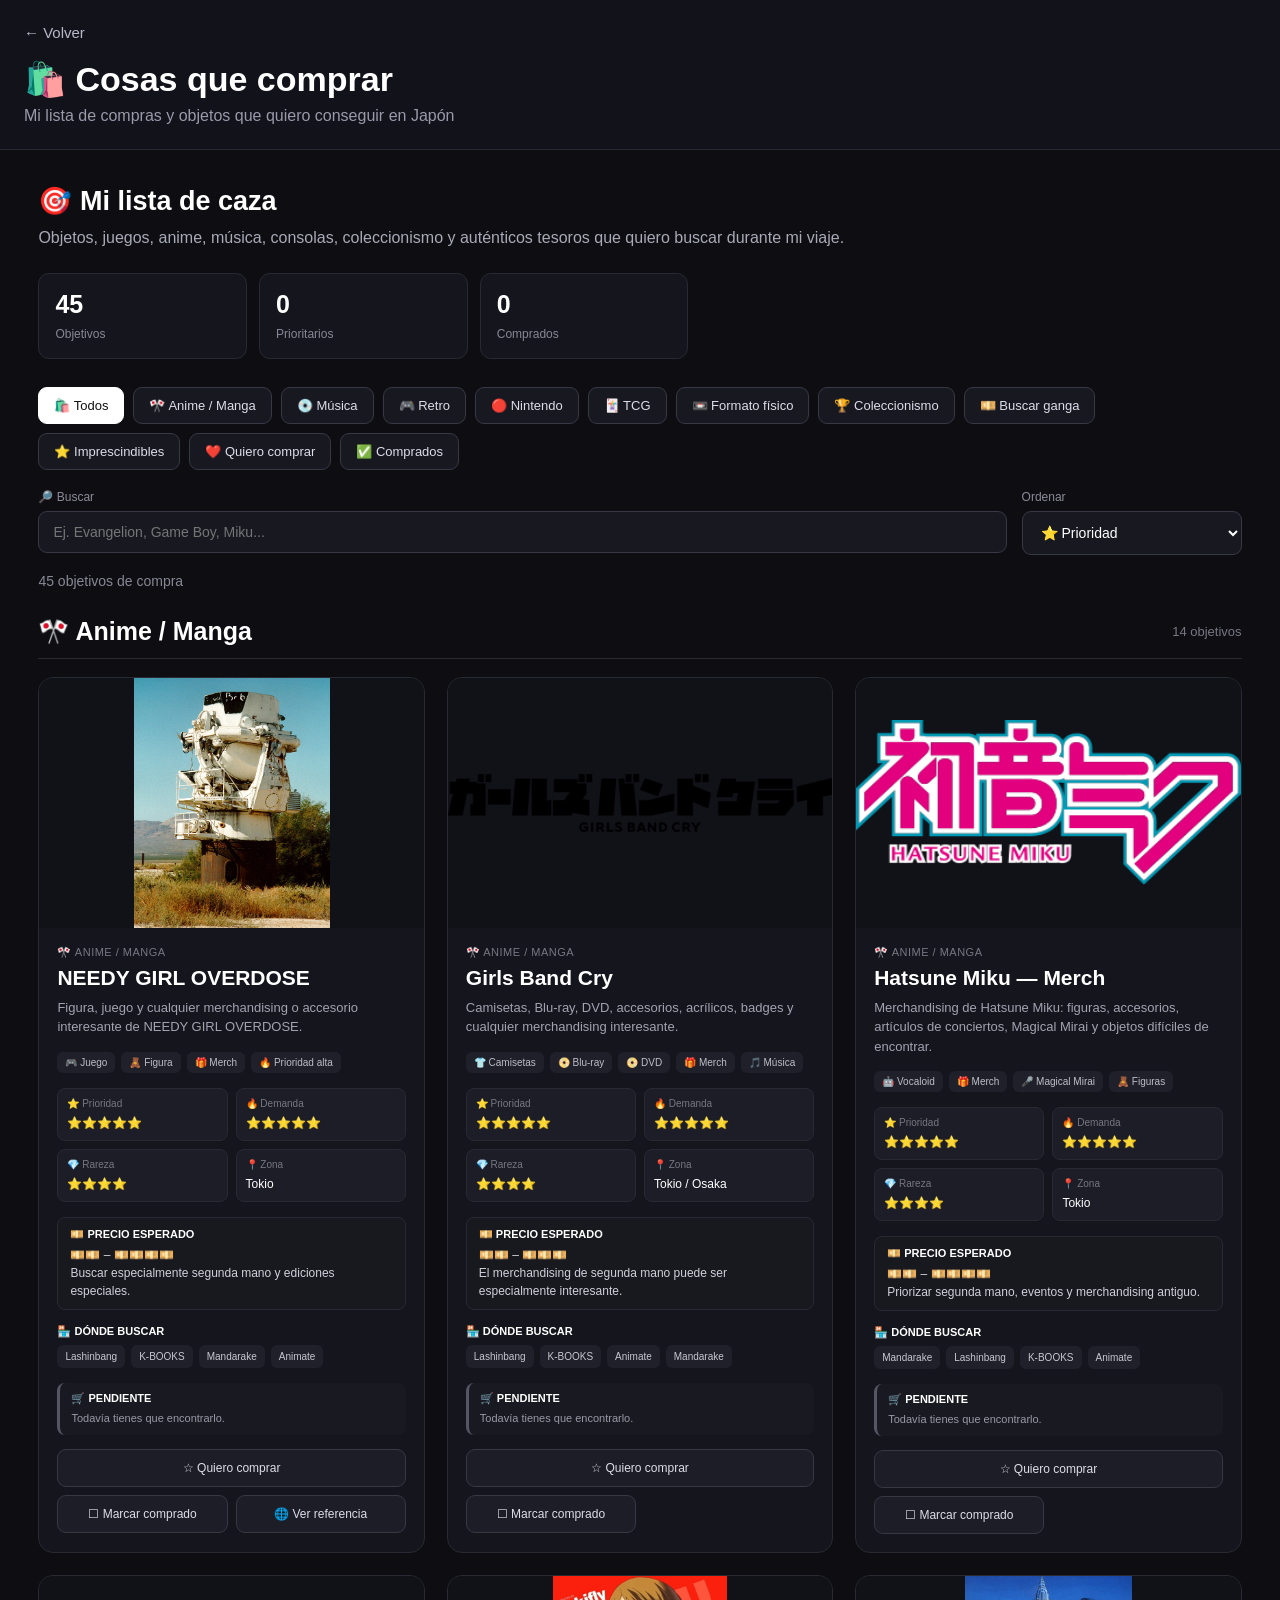
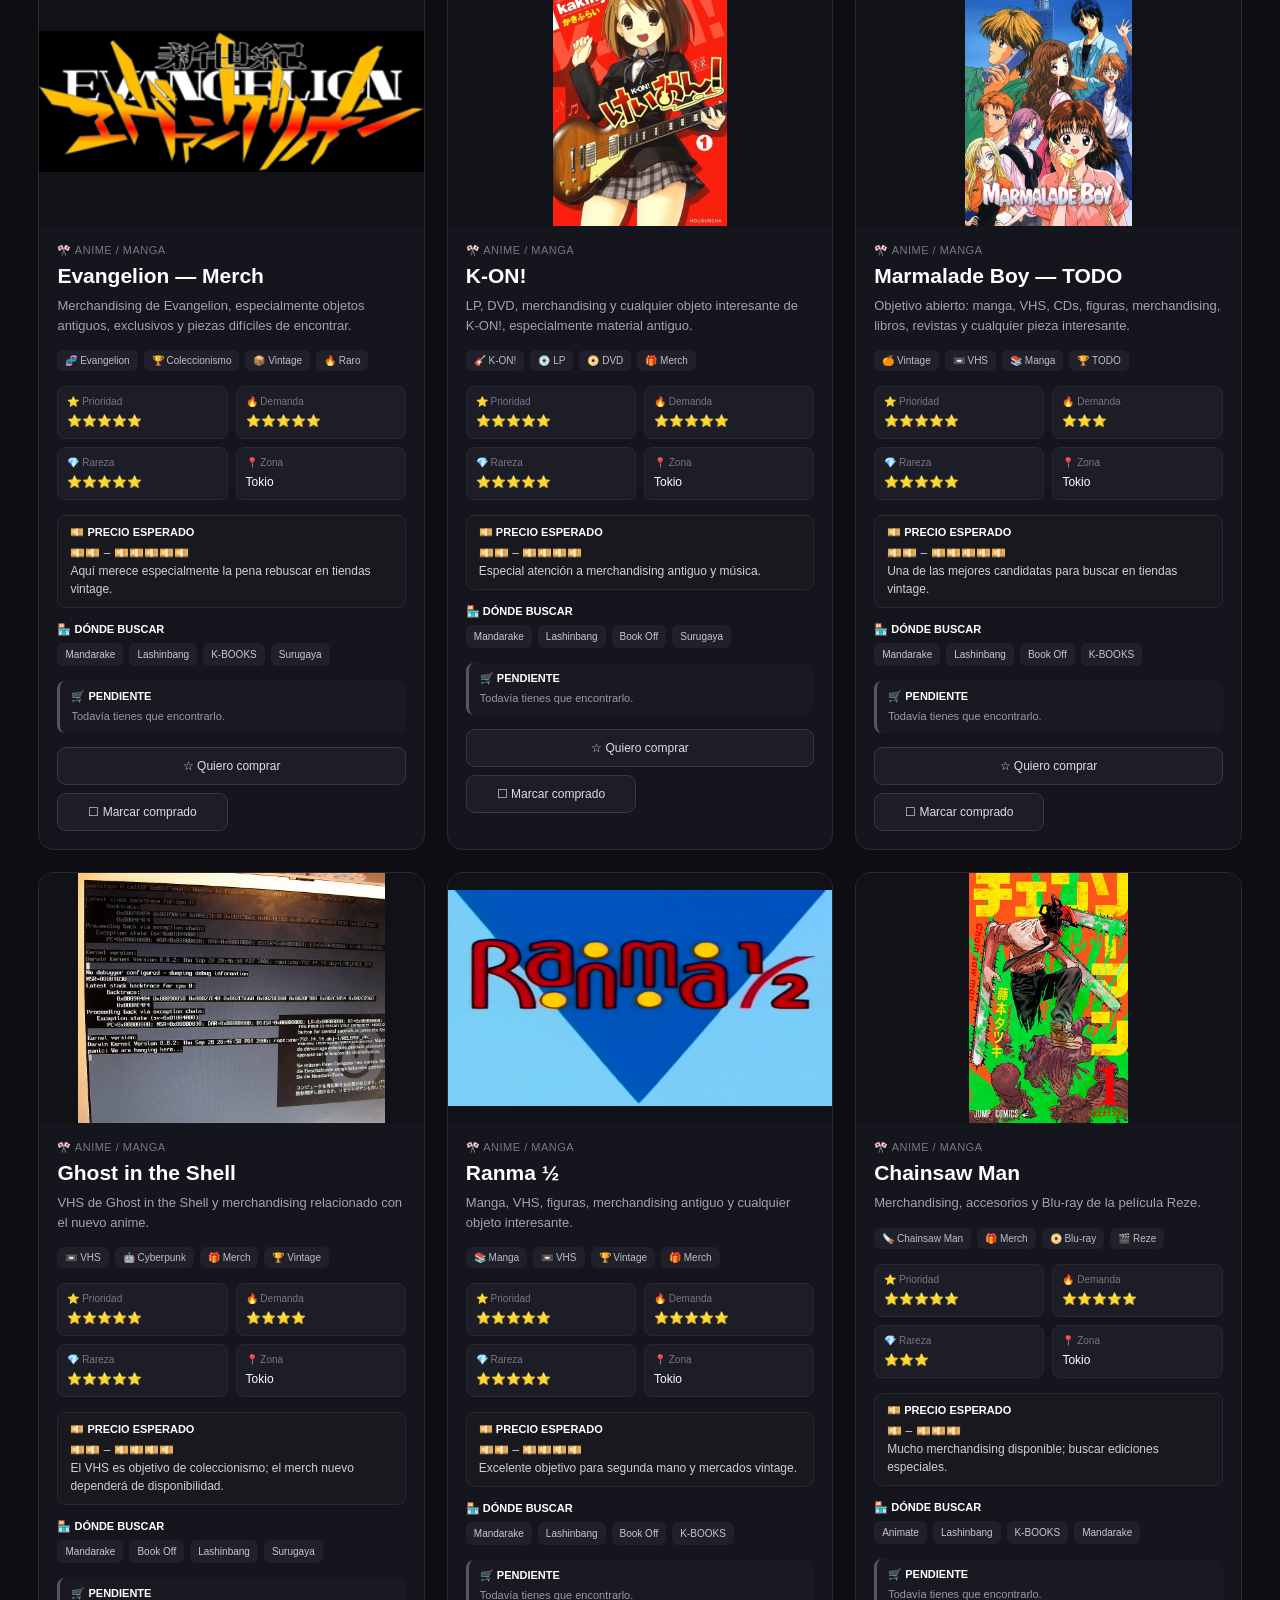
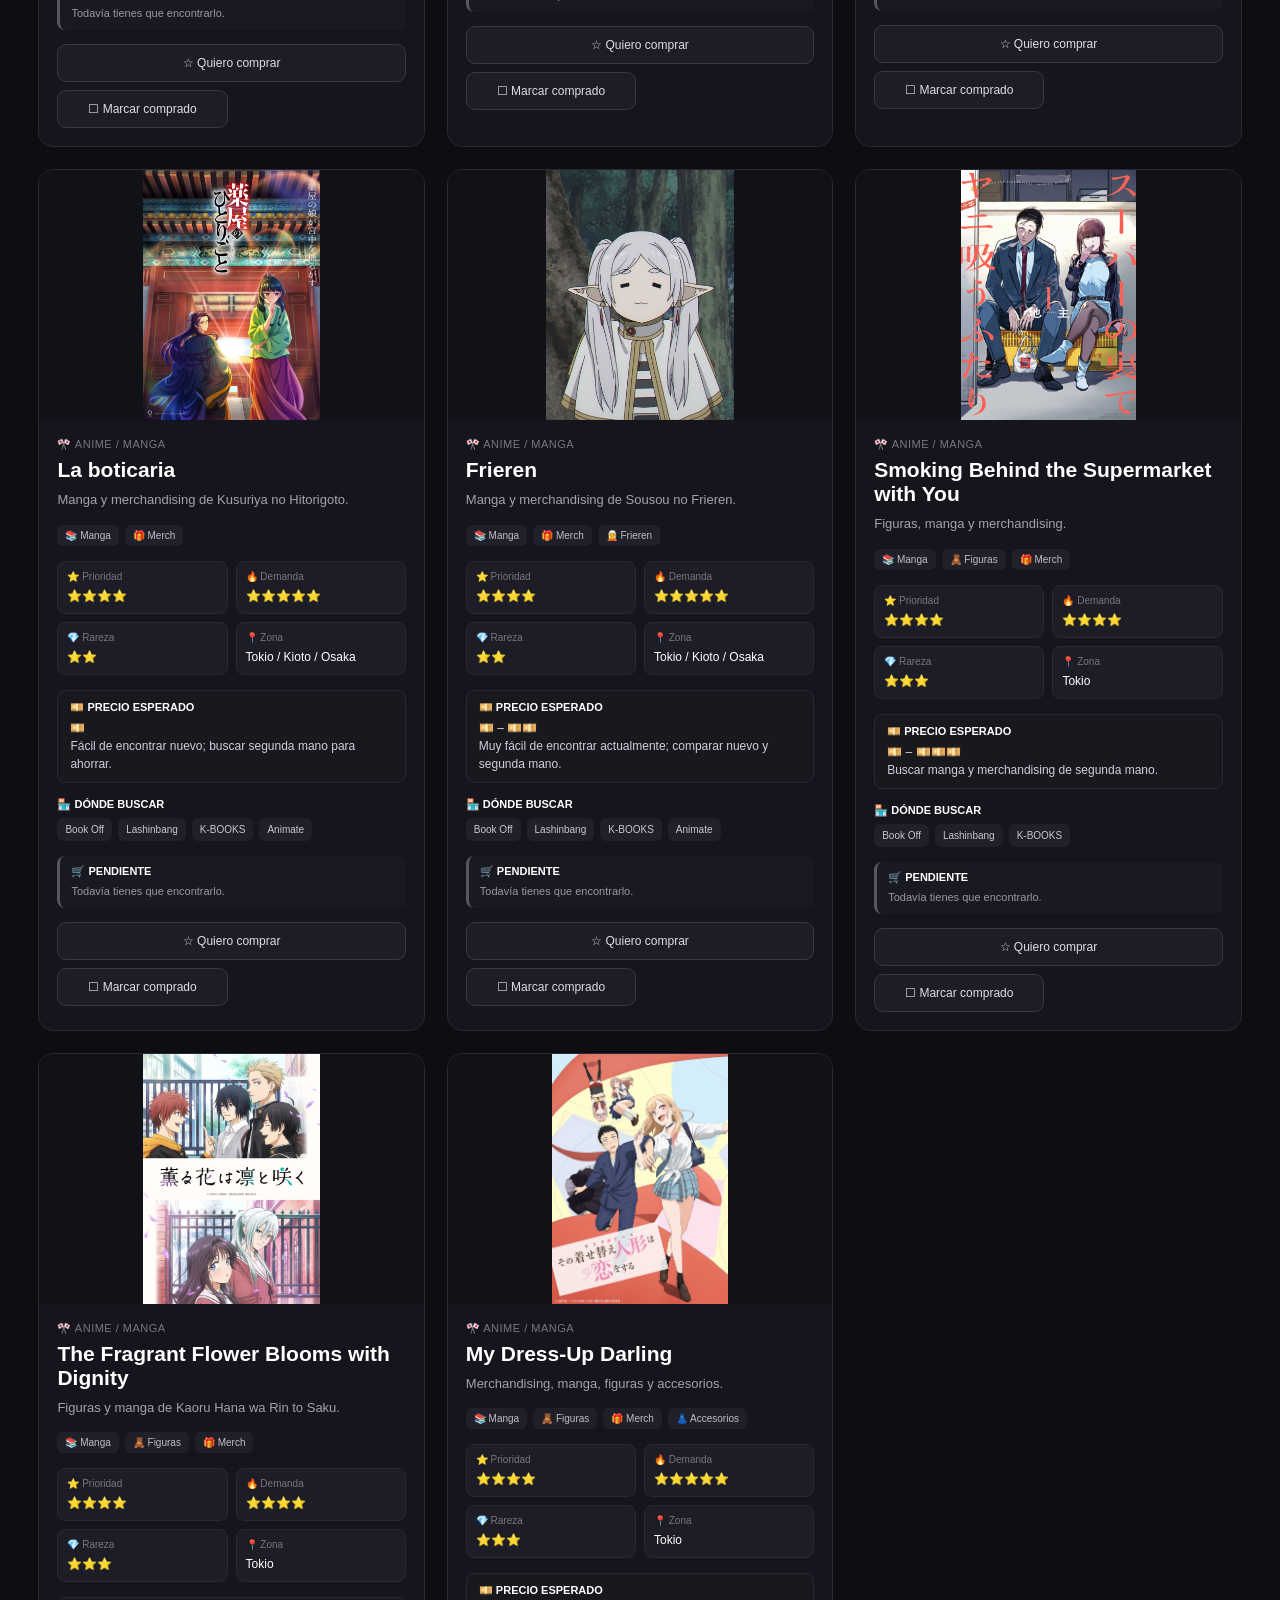
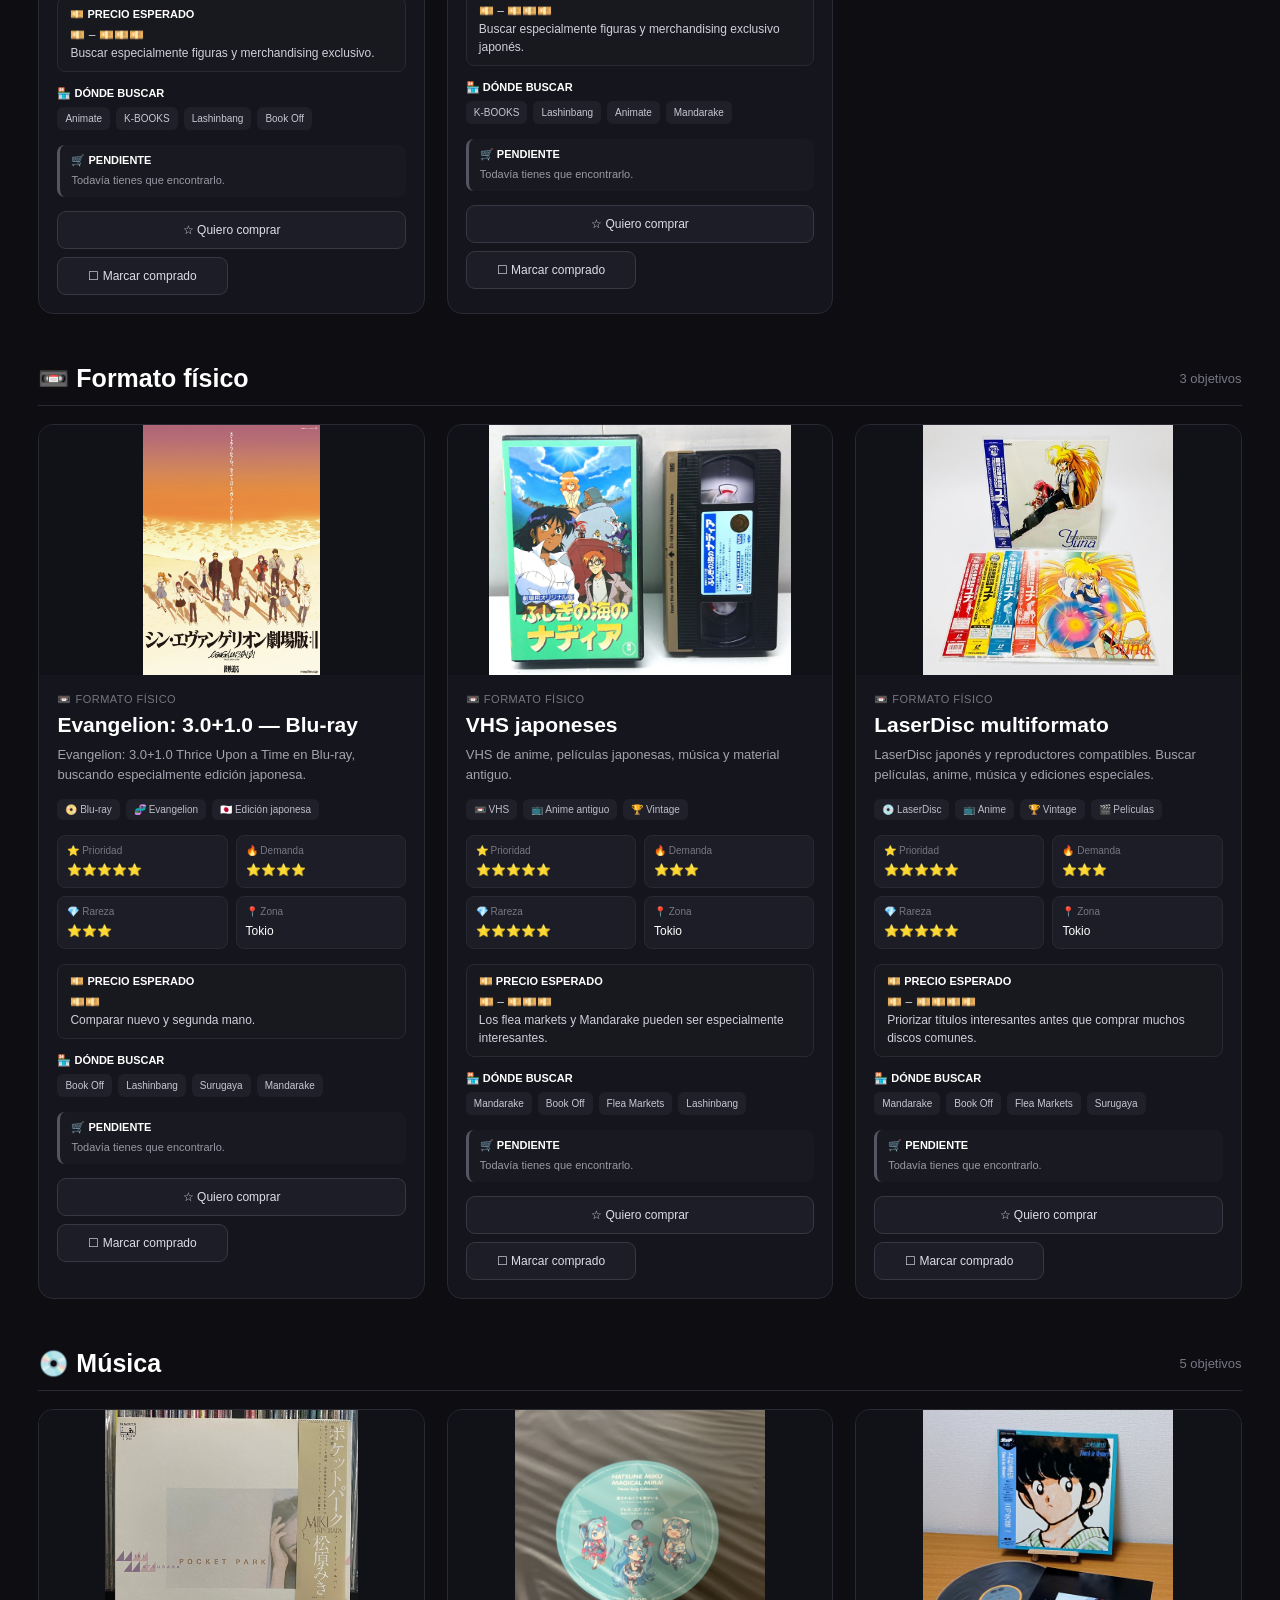
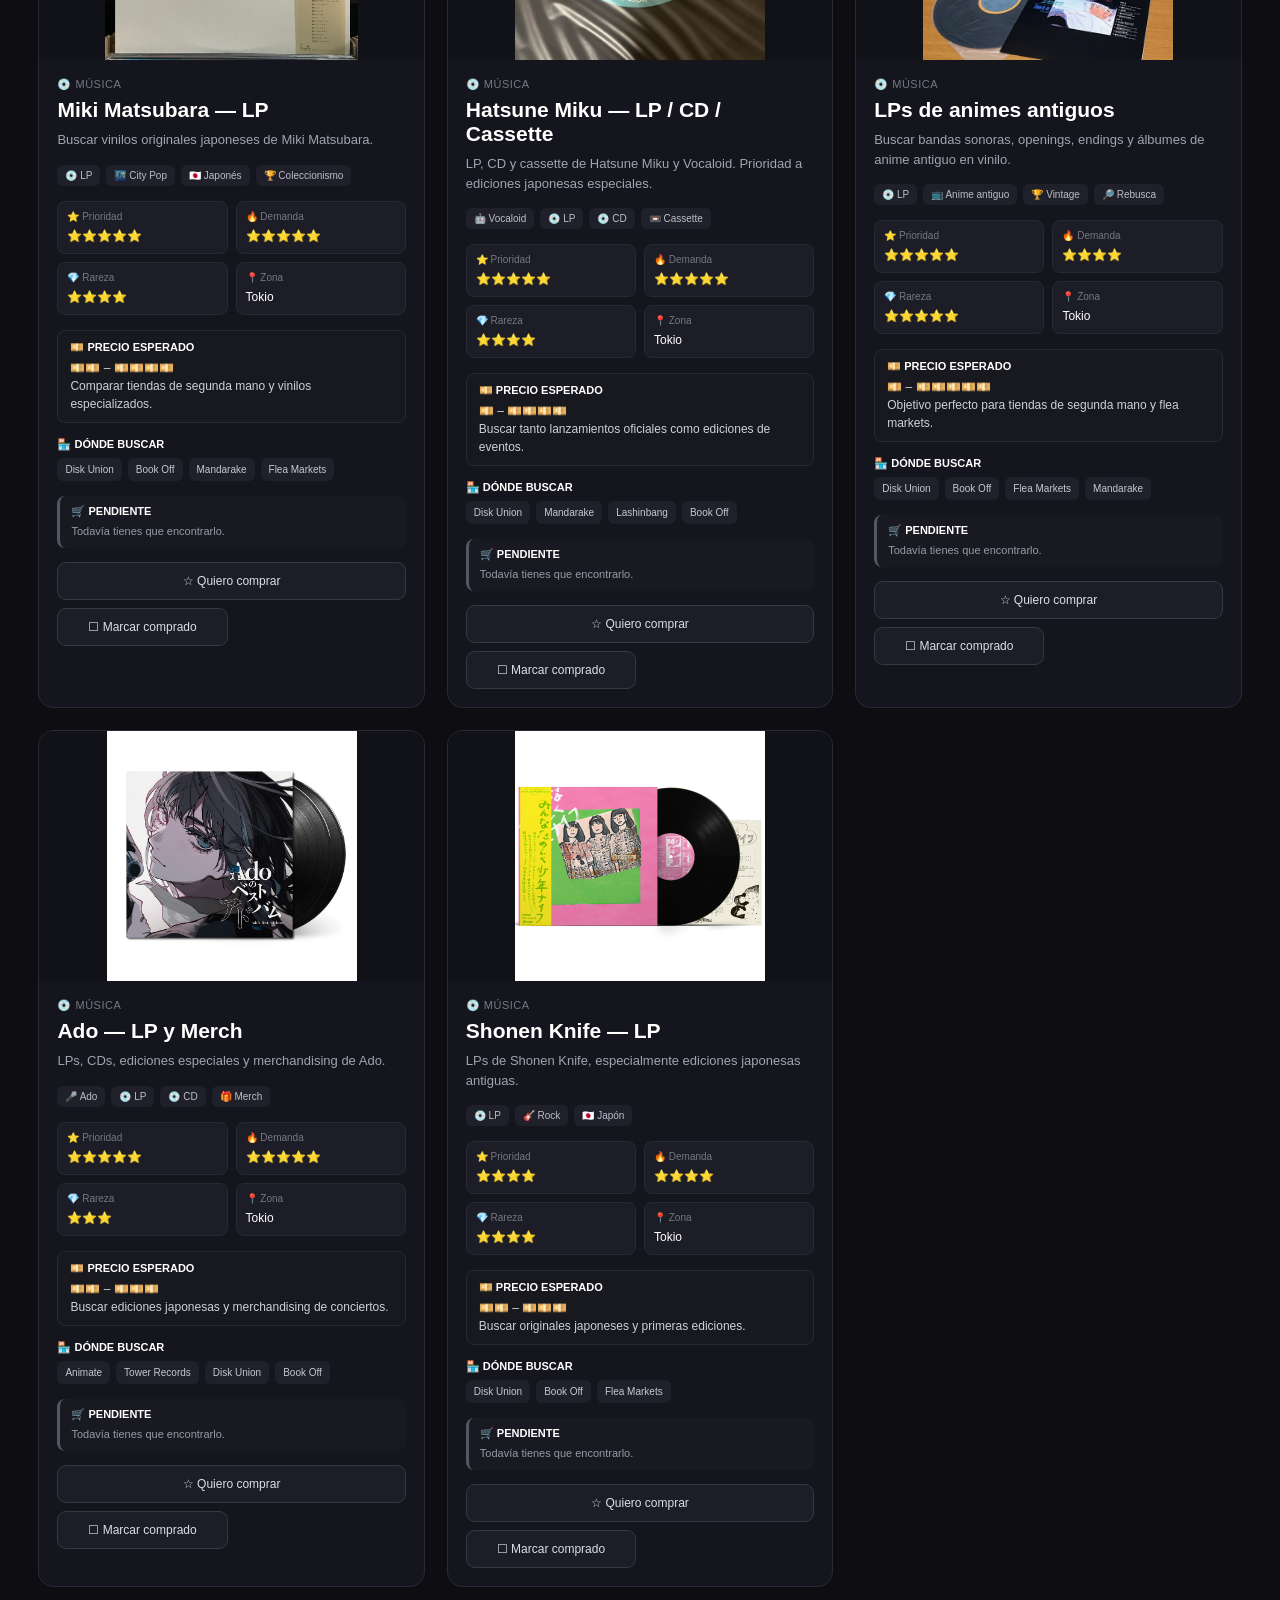
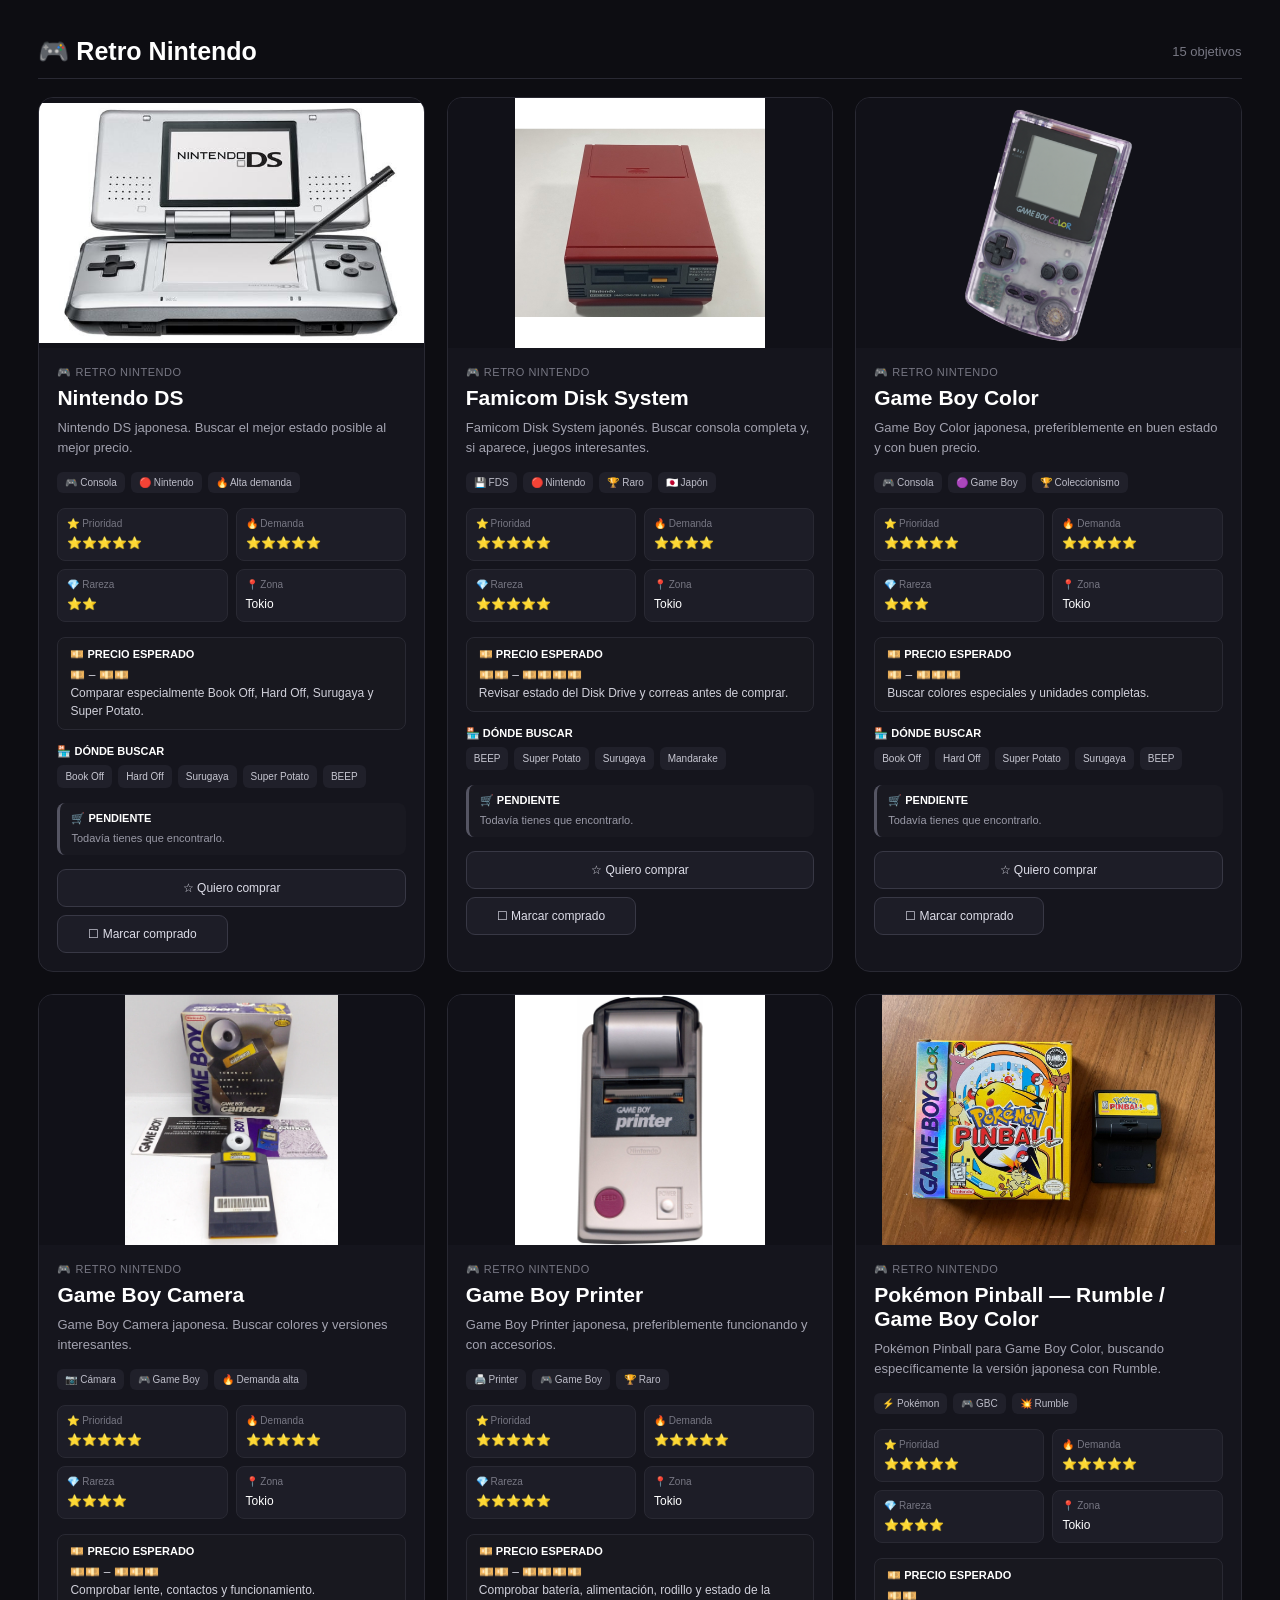
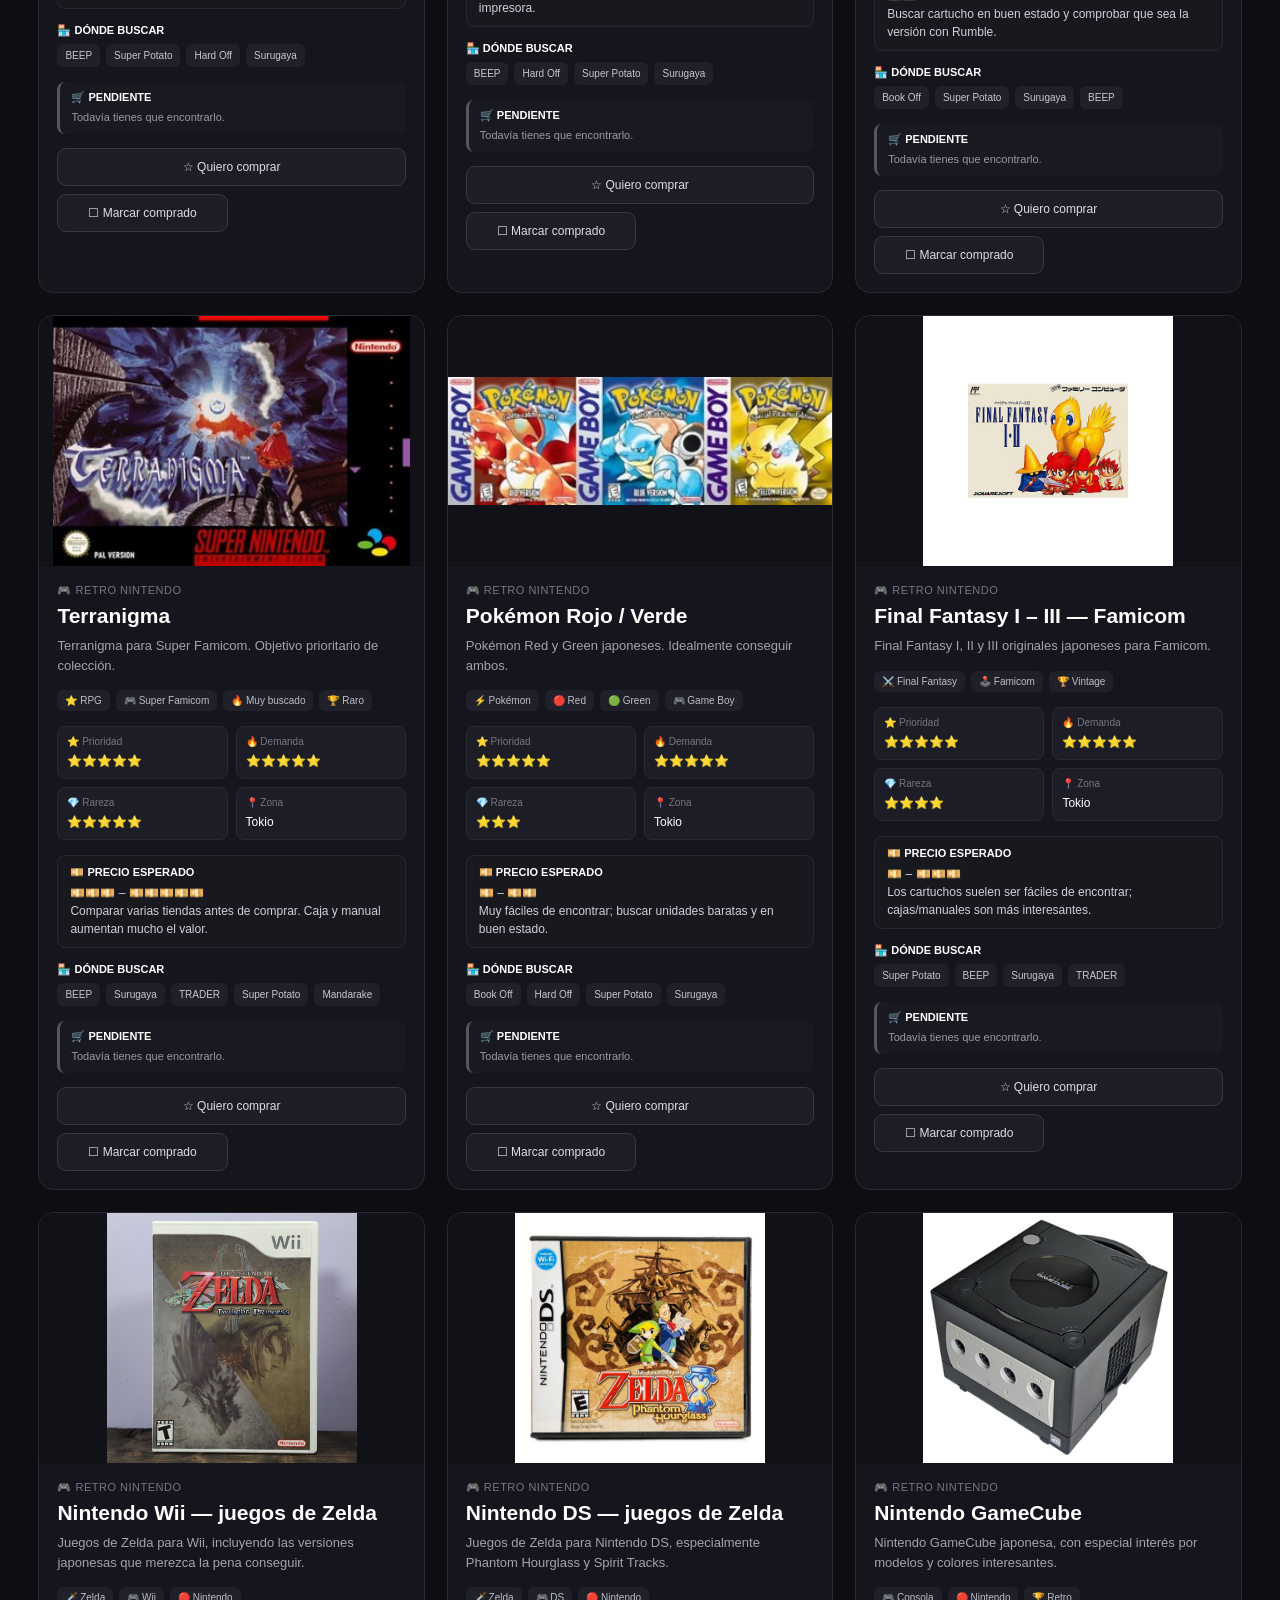
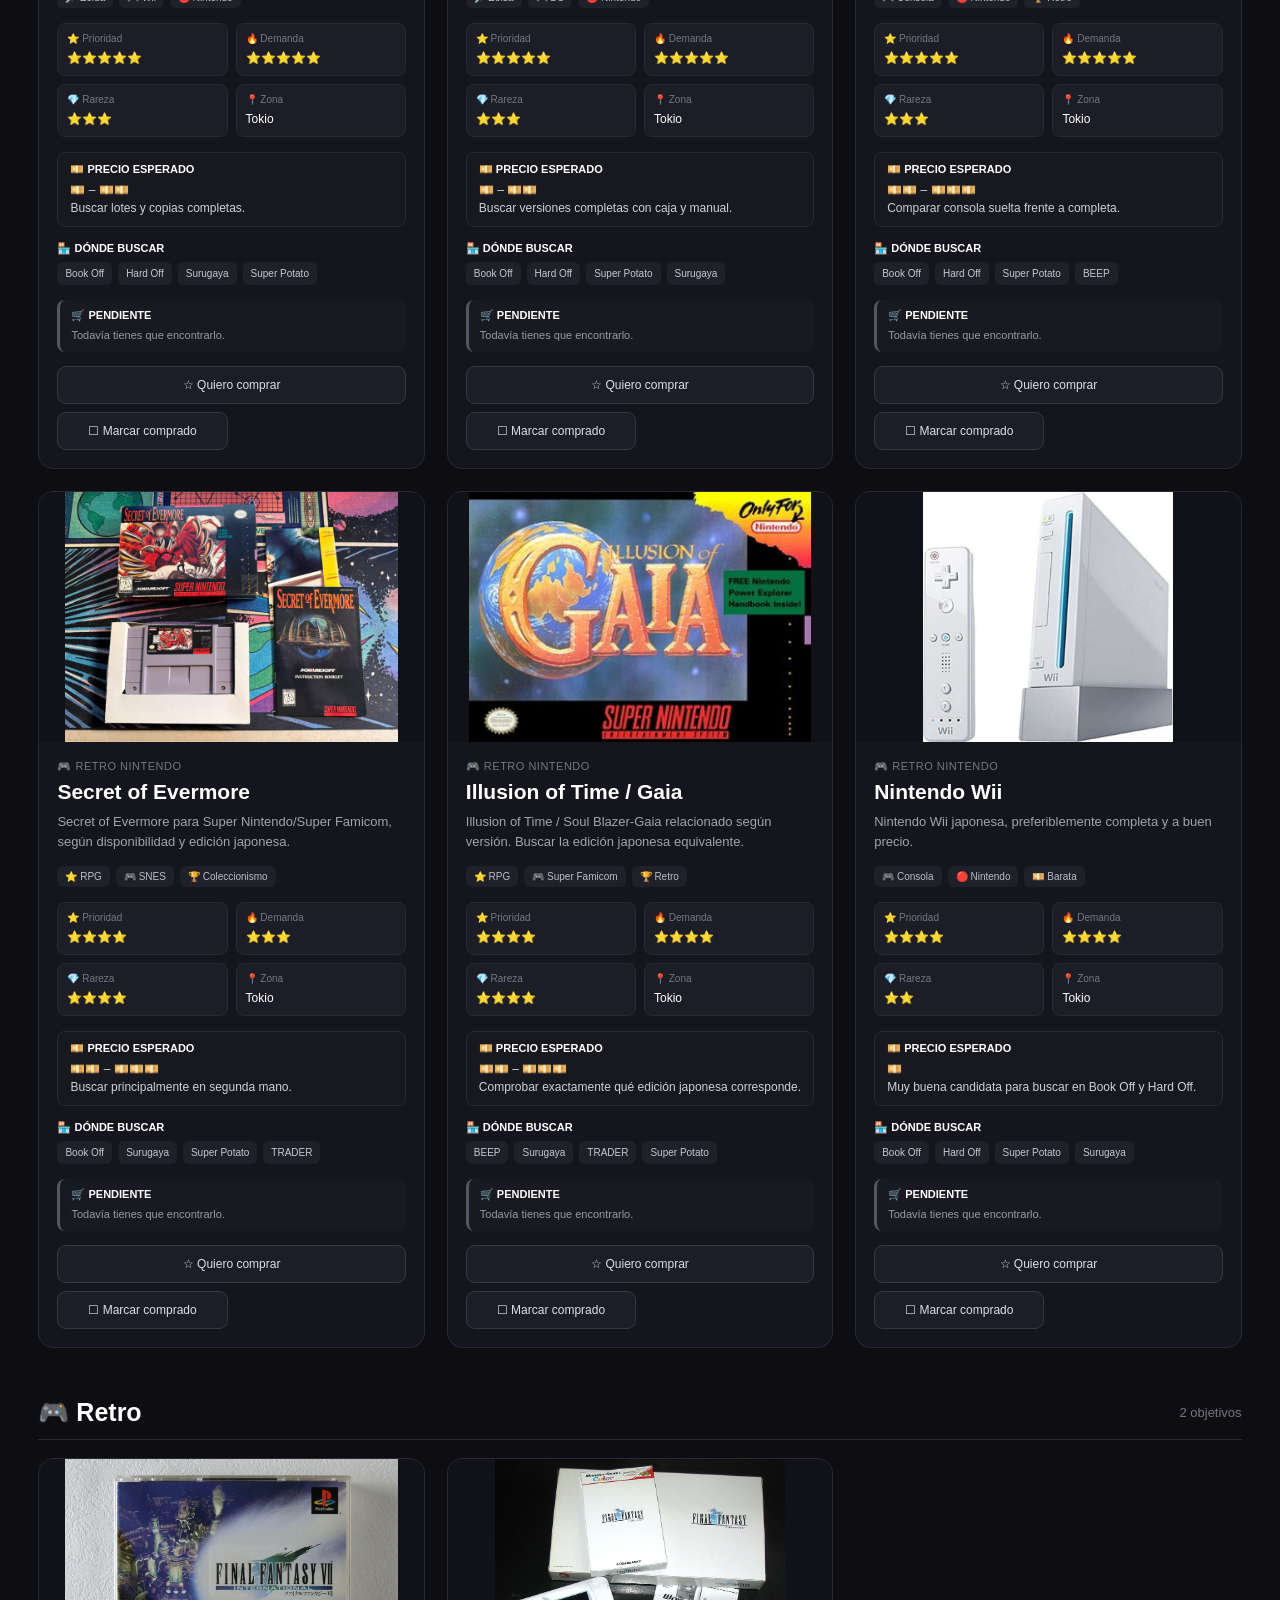
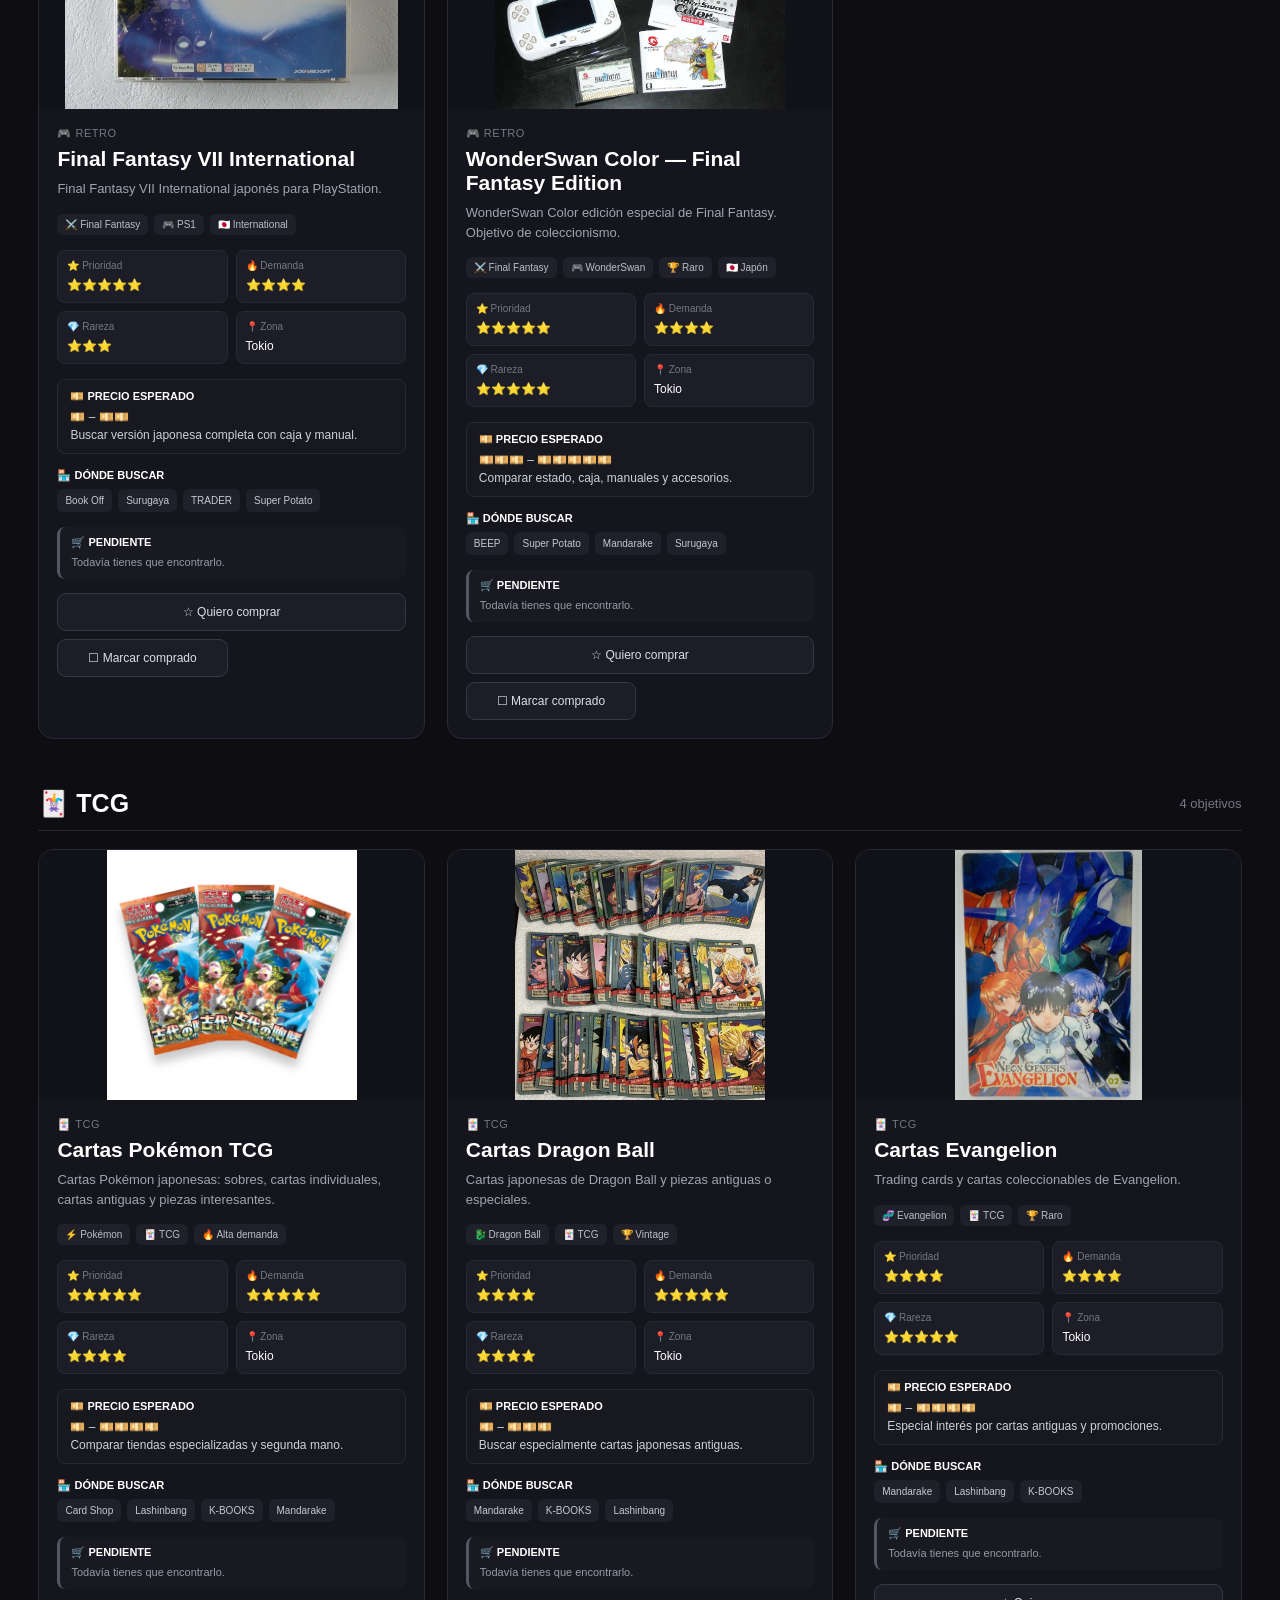
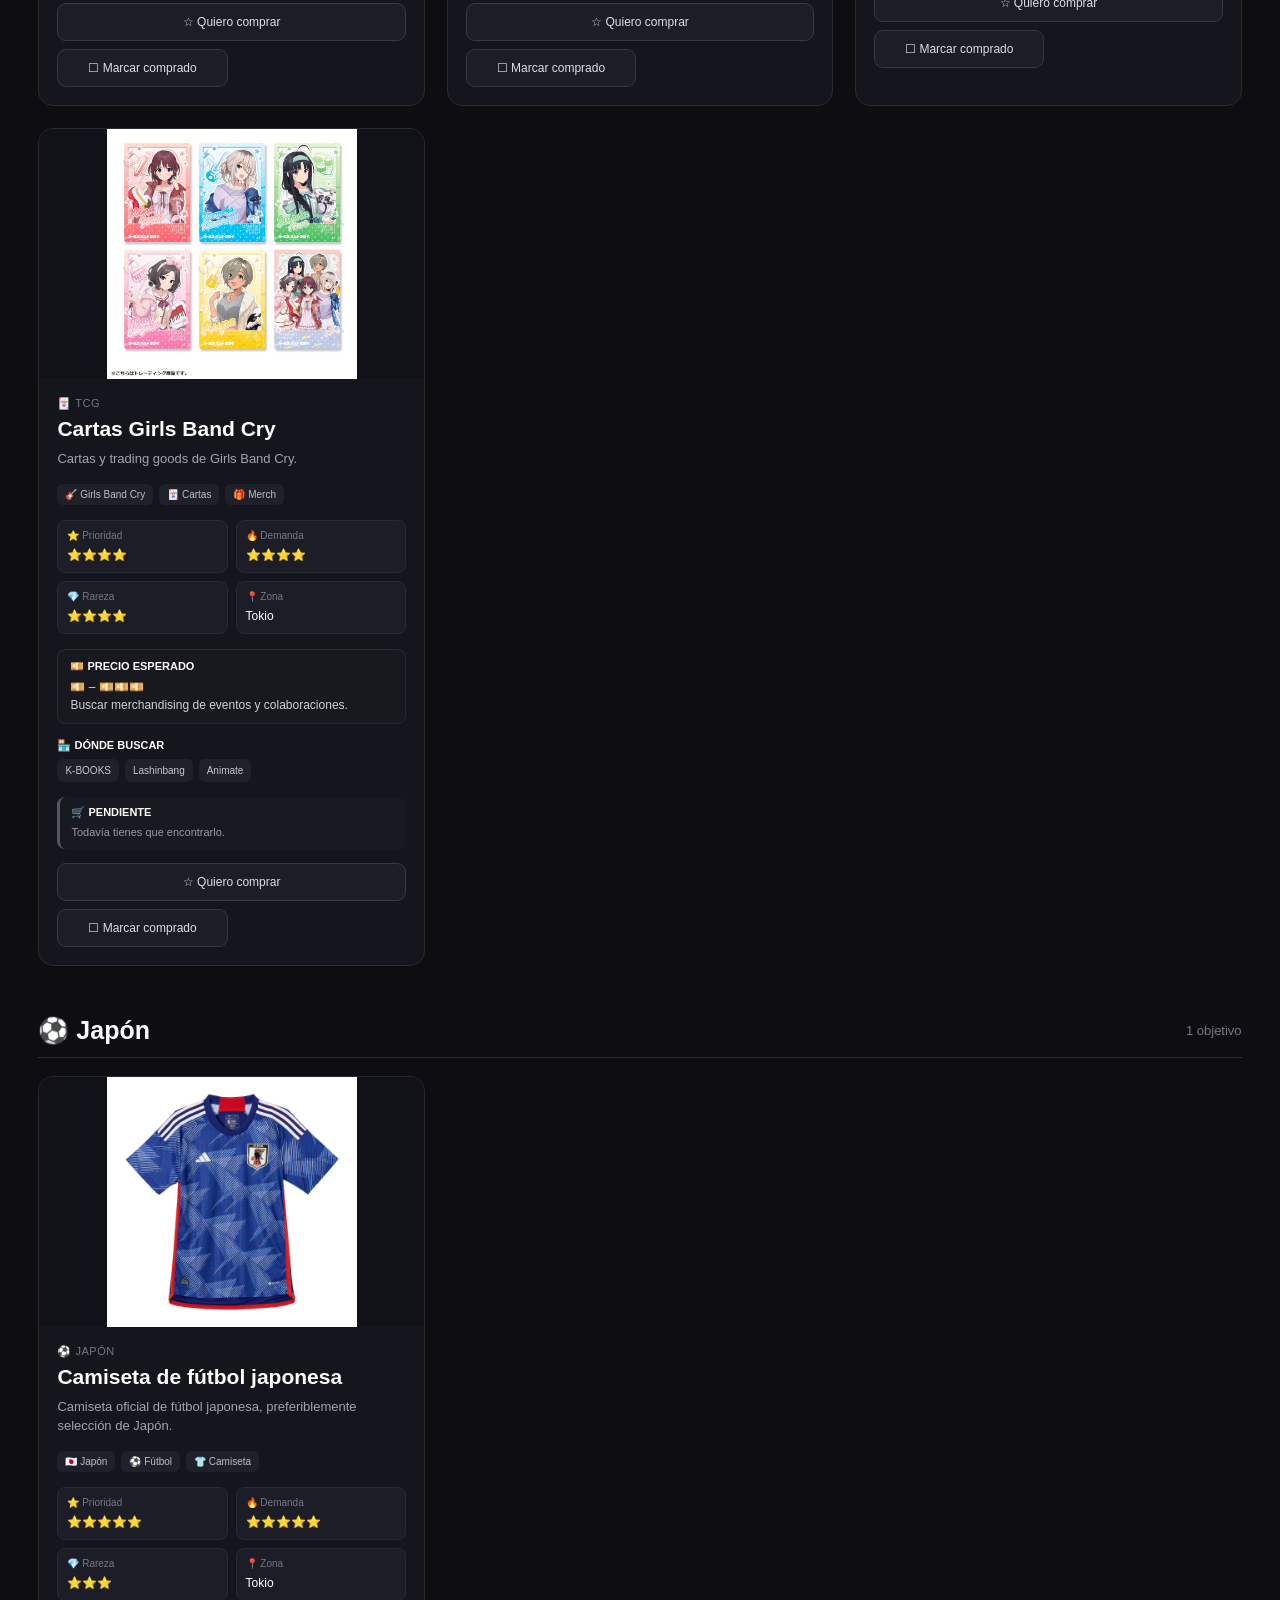
==== compras/index.html @ cbb8e48b "Primera versión de Japan Sicko Trip" ====
<!DOCTYPE html>
<html lang="es">
<head>
    <meta charset="UTF-8">
    <meta name="viewport" content="width=device-width, initial-scale=1.0">

    <title>🛍️ Cosas que comprar - Japan Sicko Trip</title>

    <link rel="stylesheet" href="style.css">
</head>

<body>

    <header class="cabecera">

        <a href="../index.html" class="volver">
            ← Volver
        </a>

        <div class="titulo">

            <h1>
                🛍️ Cosas que comprar
            </h1>

            <p>
                Mi lista de compras y objetos que quiero conseguir en Japón
            </p>

        </div>

    </header>


    <main>

        <section class="intro">

            <h2>
                🎯 Mi lista de caza
            </h2>

            <p>
                Objetos, juegos, anime, música, consolas, coleccionismo y
                auténticos tesoros que quiero buscar durante mi viaje.
            </p>

            <div class="resumen">

                <div class="resumen-item">
                    <strong id="total-productos">0</strong>
                    <span>Objetivos</span>
                </div>

                <div class="resumen-item">
                    <strong id="total-favoritos">0</strong>
                    <span>Prioritarios</span>
                </div>

                <div class="resumen-item">
                    <strong id="total-comprados">0</strong>
                    <span>Comprados</span>
                </div>

            </div>

        </section>


        <nav class="filtros">

            <button
                type="button"
                class="filtro activo"
                data-filtro="todos"
            >
                🛍️ Todos
            </button>

            <button
                type="button"
                class="filtro"
                data-filtro="anime"
            >
                🎌 Anime / Manga
            </button>

            <button
                type="button"
                class="filtro"
                data-filtro="musica"
            >
                💿 Música
            </button>

            <button
                type="button"
                class="filtro"
                data-filtro="retro"
            >
                🎮 Retro
            </button>

            <button
                type="button"
                class="filtro"
                data-filtro="nintendo"
            >
                🔴 Nintendo
            </button>

            <button
                type="button"
                class="filtro"
                data-filtro="tcg"
            >
                🃏 TCG
            </button>

            <button
                type="button"
                class="filtro"
                data-filtro="fisico"
            >
                📼 Formato físico
            </button>

            <button
                type="button"
                class="filtro"
                data-filtro="coleccionismo"
            >
                🏆 Coleccionismo
            </button>

            <button
                type="button"
                class="filtro"
                data-filtro="gangas"
            >
                💴 Buscar ganga
            </button>

            <button
                type="button"
                class="filtro"
                data-filtro="prioridad"
            >
                ⭐ Imprescindibles
            </button>

            <button
                type="button"
                class="filtro"
                data-filtro="favoritos"
            >
                ❤️ Quiero comprar
            </button>

            <button
                type="button"
                class="filtro"
                data-filtro="comprados"
            >
                ✅ Comprados
            </button>

        </nav>


        <section class="controles">

            <div class="busqueda">

                <label for="buscador">
                    🔎 Buscar
                </label>

                <input
                    type="search"
                    id="buscador"
                    placeholder="Ej. Evangelion, Game Boy, Miku..."
                    autocomplete="off"
                >

            </div>


            <div class="orden">

                <label for="ordenar">
                    Ordenar
                </label>

                <select id="ordenar">

                    <option value="prioridad">
                        ⭐ Prioridad
                    </option>

                    <option value="demanda">
                        🔥 Demanda
                    </option>

                    <option value="rareza">
                        💎 Rareza
                    </option>

                    <option value="nombre">
                        🔤 Nombre
                    </option>

                    <option value="categoria">
                        📂 Categoría
                    </option>

                </select>

            </div>

        </section>


        <div id="contador" class="contador"></div>


        <div id="contenido-compras"></div>


    </main>


    <script src="app.js"></script>

</body>
</html>
---- compras/style.css ----
* {
    box-sizing: border-box;
}


body {
    margin: 0;
    font-family: Arial, Helvetica, sans-serif;
    background: #0d0d12;
    color: #ffffff;
}


.cabecera {
    padding: 24px;
    border-bottom: 1px solid #292933;
    background: #12121a;
}


.volver {
    display: inline-block;
    margin-bottom: 18px;
    color: #b8b8c8;
    text-decoration: none;
    font-size: 15px;
}


.volver:hover {
    color: #ffffff;
}


.titulo h1 {
    margin: 0 0 8px;
    font-size: 34px;
}


.titulo p {
    margin: 0;
    color: #9999aa;
}


main {
    width: min(1450px, 94%);
    margin: 0 auto;
    padding: 35px 0 60px;
}


.intro {
    margin-bottom: 28px;
}


.intro h2 {
    margin: 0 0 8px;
    font-size: 27px;
}


.intro p {
    margin: 0;
    max-width: 950px;
    color: #aaaab7;
    line-height: 1.6;
}


.resumen {
    display: grid;
    grid-template-columns: repeat(3, 1fr);
    gap: 12px;
    max-width: 650px;
    margin-top: 22px;
}


.resumen-item {
    padding: 16px;
    background: #15151d;
    border: 1px solid #292933;
    border-radius: 11px;
}


.resumen-item strong {
    display: block;
    font-size: 25px;
    margin-bottom: 5px;
}


.resumen-item span {
    color: #888895;
    font-size: 12px;
}


.filtros {
    display: flex;
    flex-wrap: wrap;
    gap: 9px;
    margin-bottom: 20px;
}


.filtro {
    border: 1px solid #383845;
    background: #181821;
    color: #ddddE8;
    padding: 10px 15px;
    border-radius: 9px;
    cursor: pointer;
    font-size: 13px;
    transition: 0.2s;
}


.filtro:hover {
    background: #252530;
}


.filtro.activo {
    background: #ffffff;
    color: #111111;
    border-color: #ffffff;
}


.controles {
    display: grid;
    grid-template-columns: 1fr 220px;
    gap: 15px;
    margin-bottom: 18px;
}


.busqueda,
.orden {
    display: flex;
    flex-direction: column;
    gap: 7px;
}


.busqueda label,
.orden label {
    color: #8c8c99;
    font-size: 12px;
}


.busqueda input,
.orden select {
    width: 100%;
    padding: 12px 14px;
    border: 1px solid #383845;
    border-radius: 9px;
    background: #181821;
    color: #ffffff;
    outline: none;
    font-size: 14px;
}


.busqueda input:focus,
.orden select:focus {
    border-color: #777783;
}


.contador {
    color: #888895;
    margin-bottom: 28px;
    font-size: 14px;
}


.seccion {
    margin-bottom: 50px;
}


.seccion-titulo {
    display: flex;
    align-items: center;
    justify-content: space-between;
    gap: 20px;
    margin-bottom: 18px;
    padding-bottom: 12px;
    border-bottom: 1px solid #292933;
}


.seccion-titulo h2 {
    margin: 0;
    font-size: 25px;
}


.seccion-titulo span {
    color: #777783;
    font-size: 13px;
}


.productos-grid {
    display: grid;
    grid-template-columns: repeat(auto-fill, minmax(310px, 1fr));
    gap: 22px;
}


.producto-card {
    overflow: hidden;
    background: #15151d;
    border: 1px solid #292933;
    border-radius: 15px;
    transition:
        transform 0.2s,
        border-color 0.2s;
}


.producto-card:hover {
    transform: translateY(-4px);
    border-color: #555563;
}


.producto-card.comprado {
    border-color: #4c644c;
}


.producto-imagen {
    height: 250px;
    overflow: hidden;
    background:
        linear-gradient(
            135deg,
            #24243a,
            #101018
        );
}


.producto-imagen img {
    width: 100%;
    height: 100%;
    display: block;
    object-fit: contain;
    background: #111118;
}


.imagen-fallback {
    width: 100%;
    height: 100%;
    display: flex;
    align-items: center;
    justify-content: center;
    flex-direction: column;
    gap: 8px;
    color: #777783;
}


.imagen-fallback span {
    font-size: 55px;
}


.imagen-fallback small {
    font-size: 12px;
}


.producto-contenido {
    padding: 18px;
}


.producto-categoria {
    color: #777783;
    font-size: 11px;
    text-transform: uppercase;
    letter-spacing: 0.5px;
    margin-bottom: 7px;
}


.producto-card h3 {
    margin: 0 0 8px;
    font-size: 21px;
}


.producto-descripcion {
    margin: 0 0 15px;
    color: #a3a3b0;
    line-height: 1.5;
    font-size: 13px;
}


.etiquetas {
    display: flex;
    flex-wrap: wrap;
    gap: 6px;
    margin-bottom: 15px;
}


.etiqueta {
    padding: 5px 8px;
    border-radius: 6px;
    background: #20202a;
    color: #bdbdc9;
    font-size: 10px;
}


.valoraciones {
    display: grid;
    grid-template-columns: repeat(2, 1fr);
    gap: 8px;
    margin-bottom: 15px;
}


.valoracion {
    padding: 9px;
    background: #1d1d27;
    border: 1px solid #292933;
    border-radius: 8px;
}


.valoracion-label {
    display: block;
    color: #777783;
    font-size: 10px;
    margin-bottom: 4px;
}


.valoracion-valor {
    color: #ffffff;
    font-size: 12px;
}


.info-precio {
    margin-bottom: 15px;
    padding: 10px 12px;
    background: #18181f;
    border: 1px solid #292933;
    border-radius: 8px;
}


.info-precio strong {
    display: block;
    font-size: 11px;
    margin-bottom: 4px;
}


.info-precio span {
    color: #d0d0da;
    font-size: 12px;
}


.tiendas-recomendadas {
    margin-bottom: 15px;
}


.tiendas-recomendadas strong {
    display: block;
    margin-bottom: 7px;
    font-size: 11px;
    color: #ffffff;
}


.tiendas-lista {
    display: flex;
    flex-wrap: wrap;
    gap: 6px;
}


.tienda-chip {
    padding: 6px 8px;
    border-radius: 6px;
    background: #20202a;
    color: #c7c7d2;
    font-size: 10px;
}


.estado {
    margin-bottom: 14px;
    padding: 9px 11px;
    border-radius: 8px;
    background: #191921;
    border-left: 3px solid #555563;
}


.estado.comprado {
    border-left-color: #759d75;
}


.estado strong {
    display: block;
    margin-bottom: 3px;
    font-size: 11px;
}


.estado span {
    color: #9999a6;
    font-size: 11px;
}


.botones {
    display: grid;
    grid-template-columns: 1fr 1fr;
    gap: 8px;
}


.compra-btn {
    padding: 11px 9px;
    border-radius: 9px;
    border: 1px solid #383845;
    background: #1d1d27;
    color: #ddddE8;
    cursor: pointer;
    font-size: 12px;
    text-decoration: none;
    text-align: center;
    transition: 0.2s;
}


.compra-btn:hover {
    background: #282833;
}


.compra-btn.favorito {
    grid-column: 1 / -1;
}


.compra-btn.favorito.activo {
    background: #29291f;
    border-color: #777751;
    color: #fffbd0;
}


.compra-btn.comprado-btn.activo {
    background: #202b20;
    border-color: #5e805e;
    color: #d5efd5;
}


.sin-resultados {
    text-align: center;
    padding: 70px 20px;
    border: 1px dashed #33333f;
    border-radius: 15px;
    color: #9999a6;
}


.sin-resultados div {
    font-size: 45px;
    margin-bottom: 15px;
}


.sin-resultados h3 {
    color: #ffffff;
    margin: 0 0 8px;
}


.sin-resultados p {
    margin: 0;
}


@media (max-width: 750px) {

    .cabecera {
        padding: 20px;
    }


    .titulo h1 {
        font-size: 27px;
    }


    main {
        width: 92%;
        padding-top: 25px;
    }


    .resumen {
        grid-template-columns: 1fr;
        max-width: none;
    }


    .controles {
        grid-template-columns: 1fr;
    }


    .productos-grid {
        grid-template-columns: 1fr;
    }


    .producto-imagen {
        height: 230px;
    }


    .seccion-titulo {
        align-items: flex-start;
        flex-direction: column;
        gap: 7px;
    }


    .botones {
        grid-template-columns: 1fr;
    }


    .compra-btn.favorito {
        grid-column: auto;
    }

}
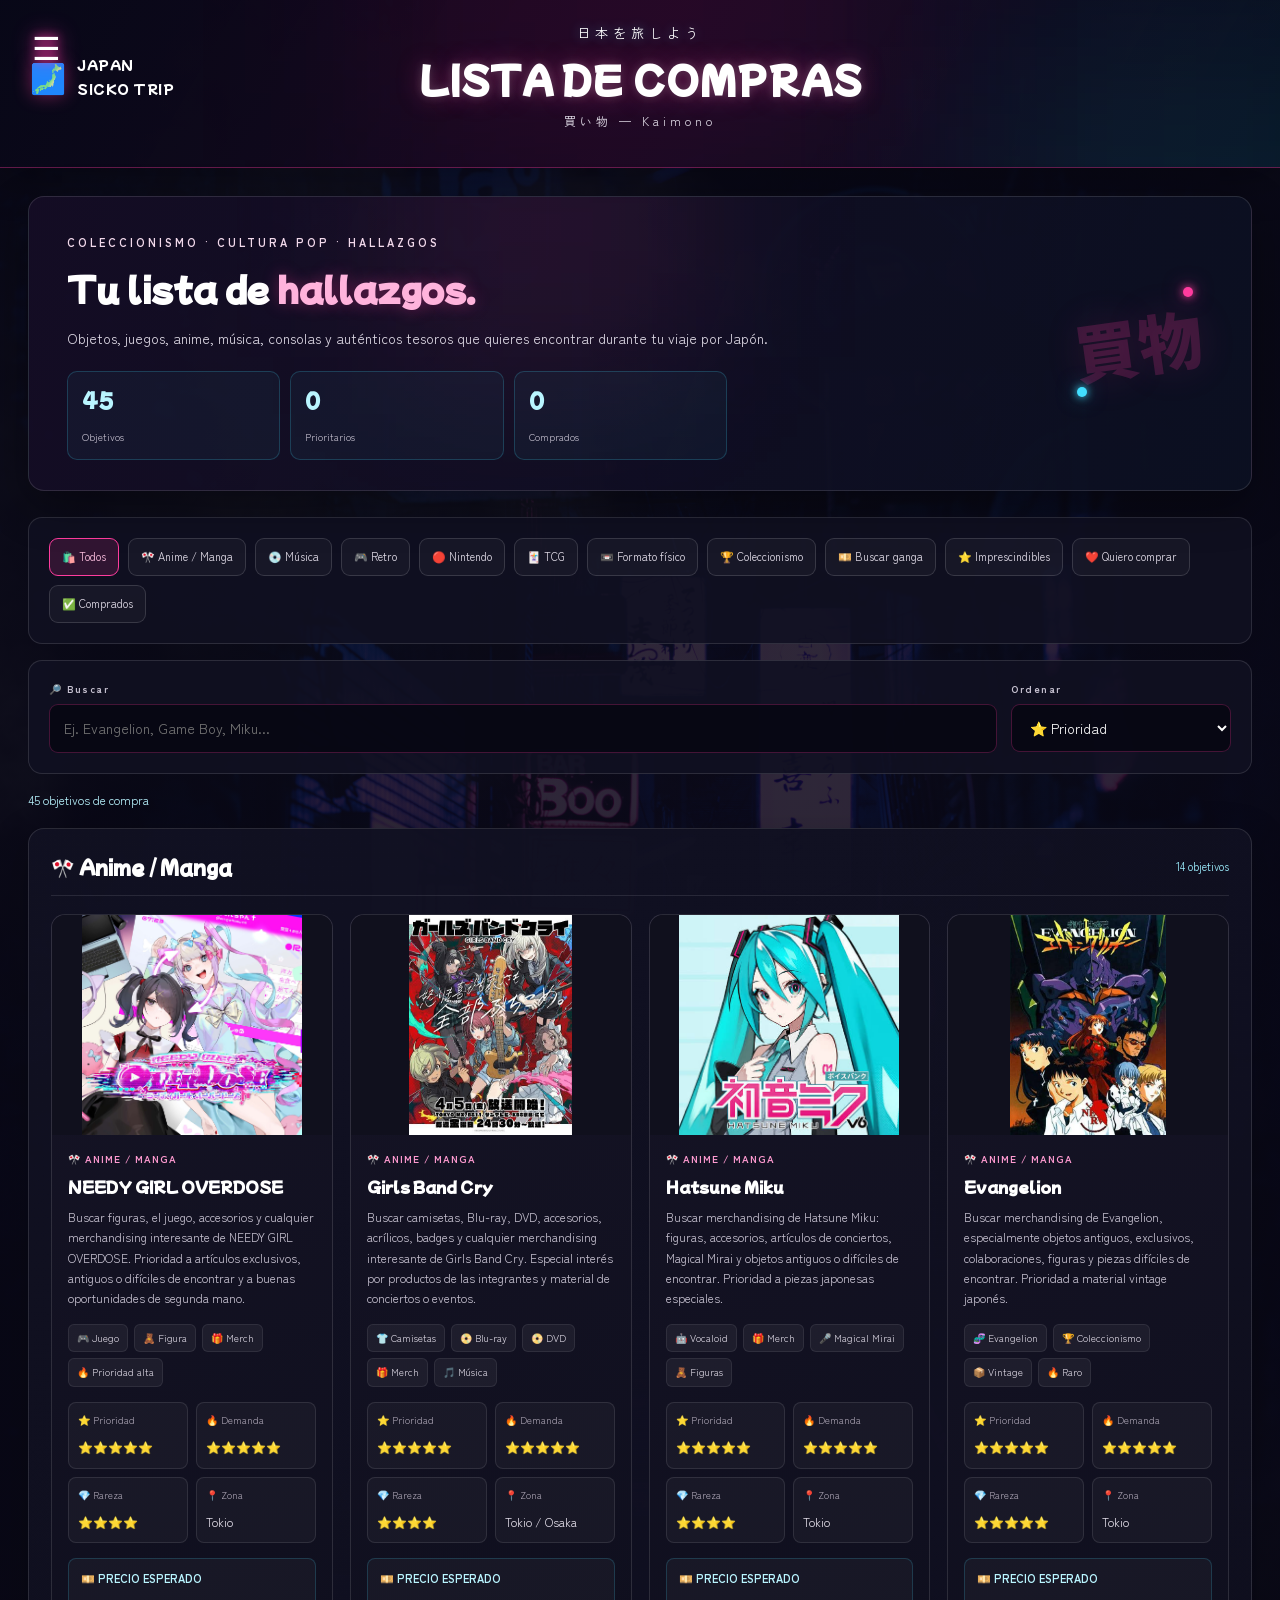
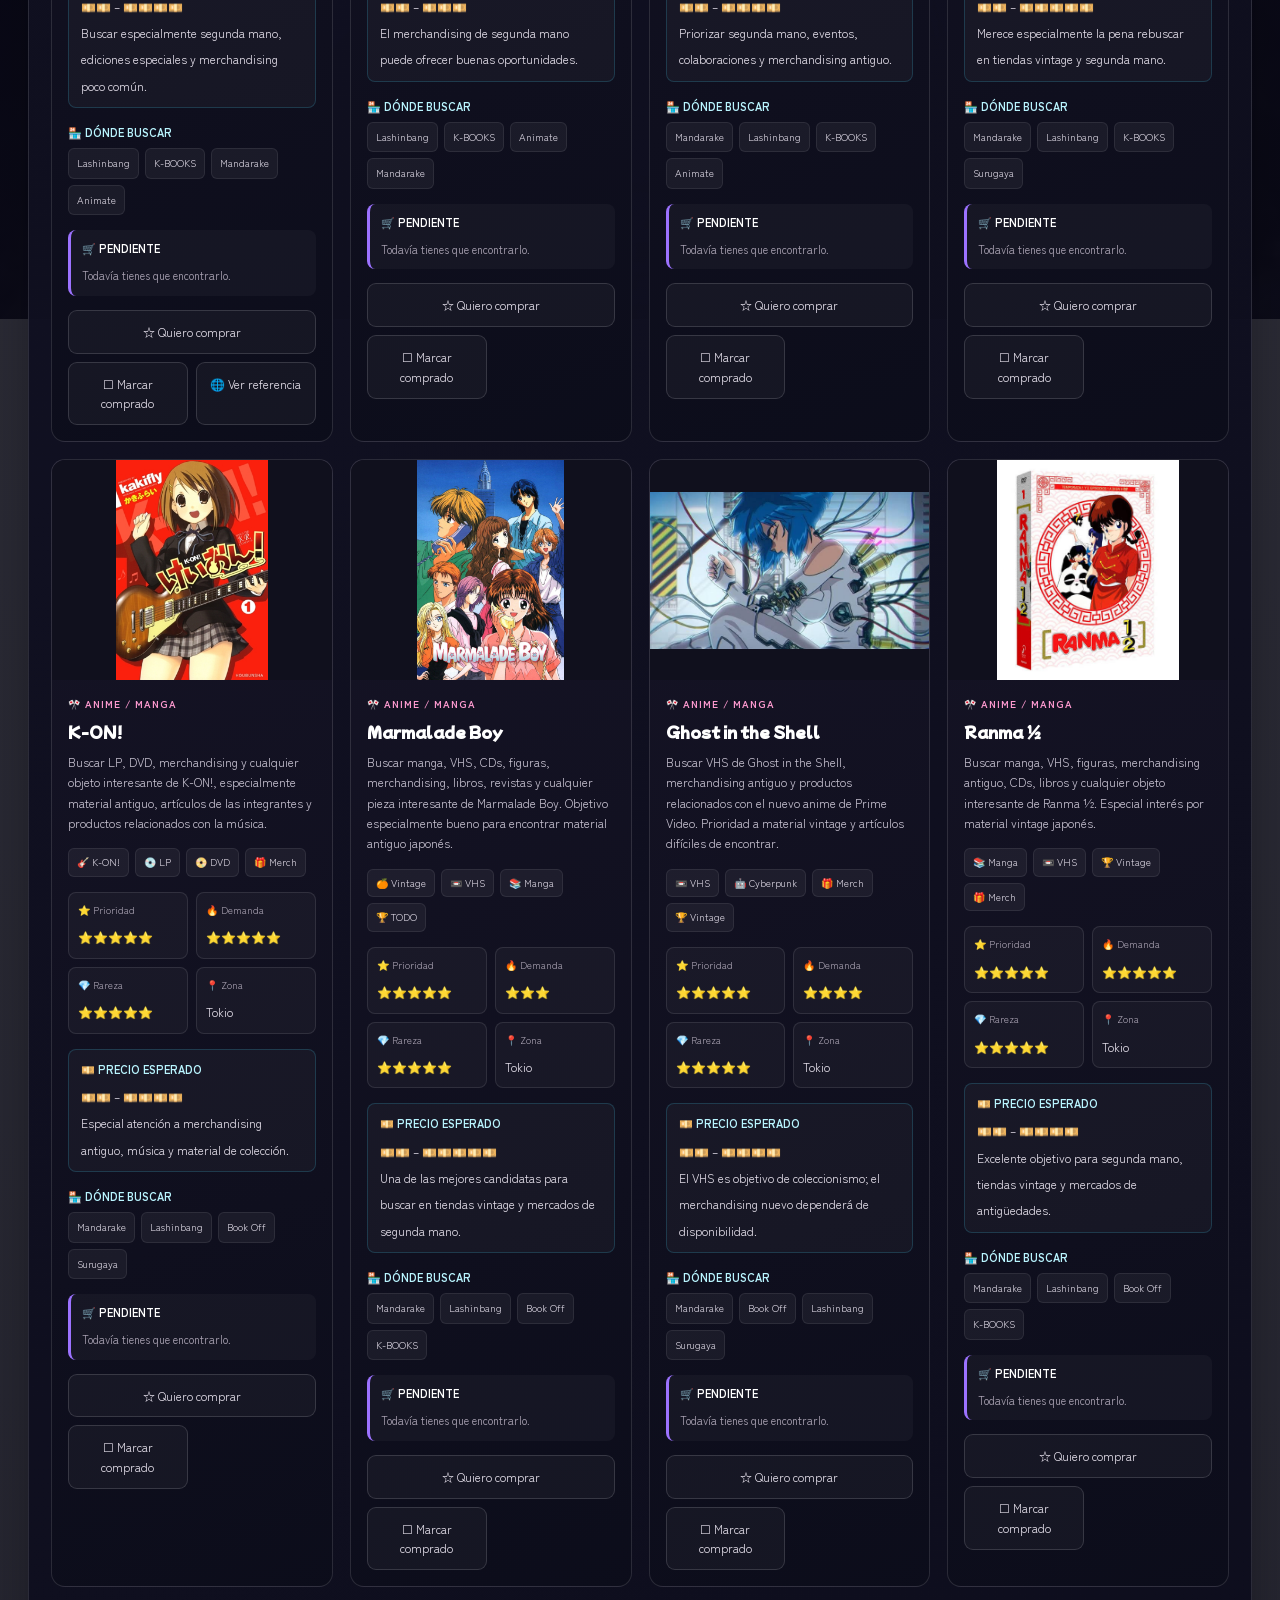
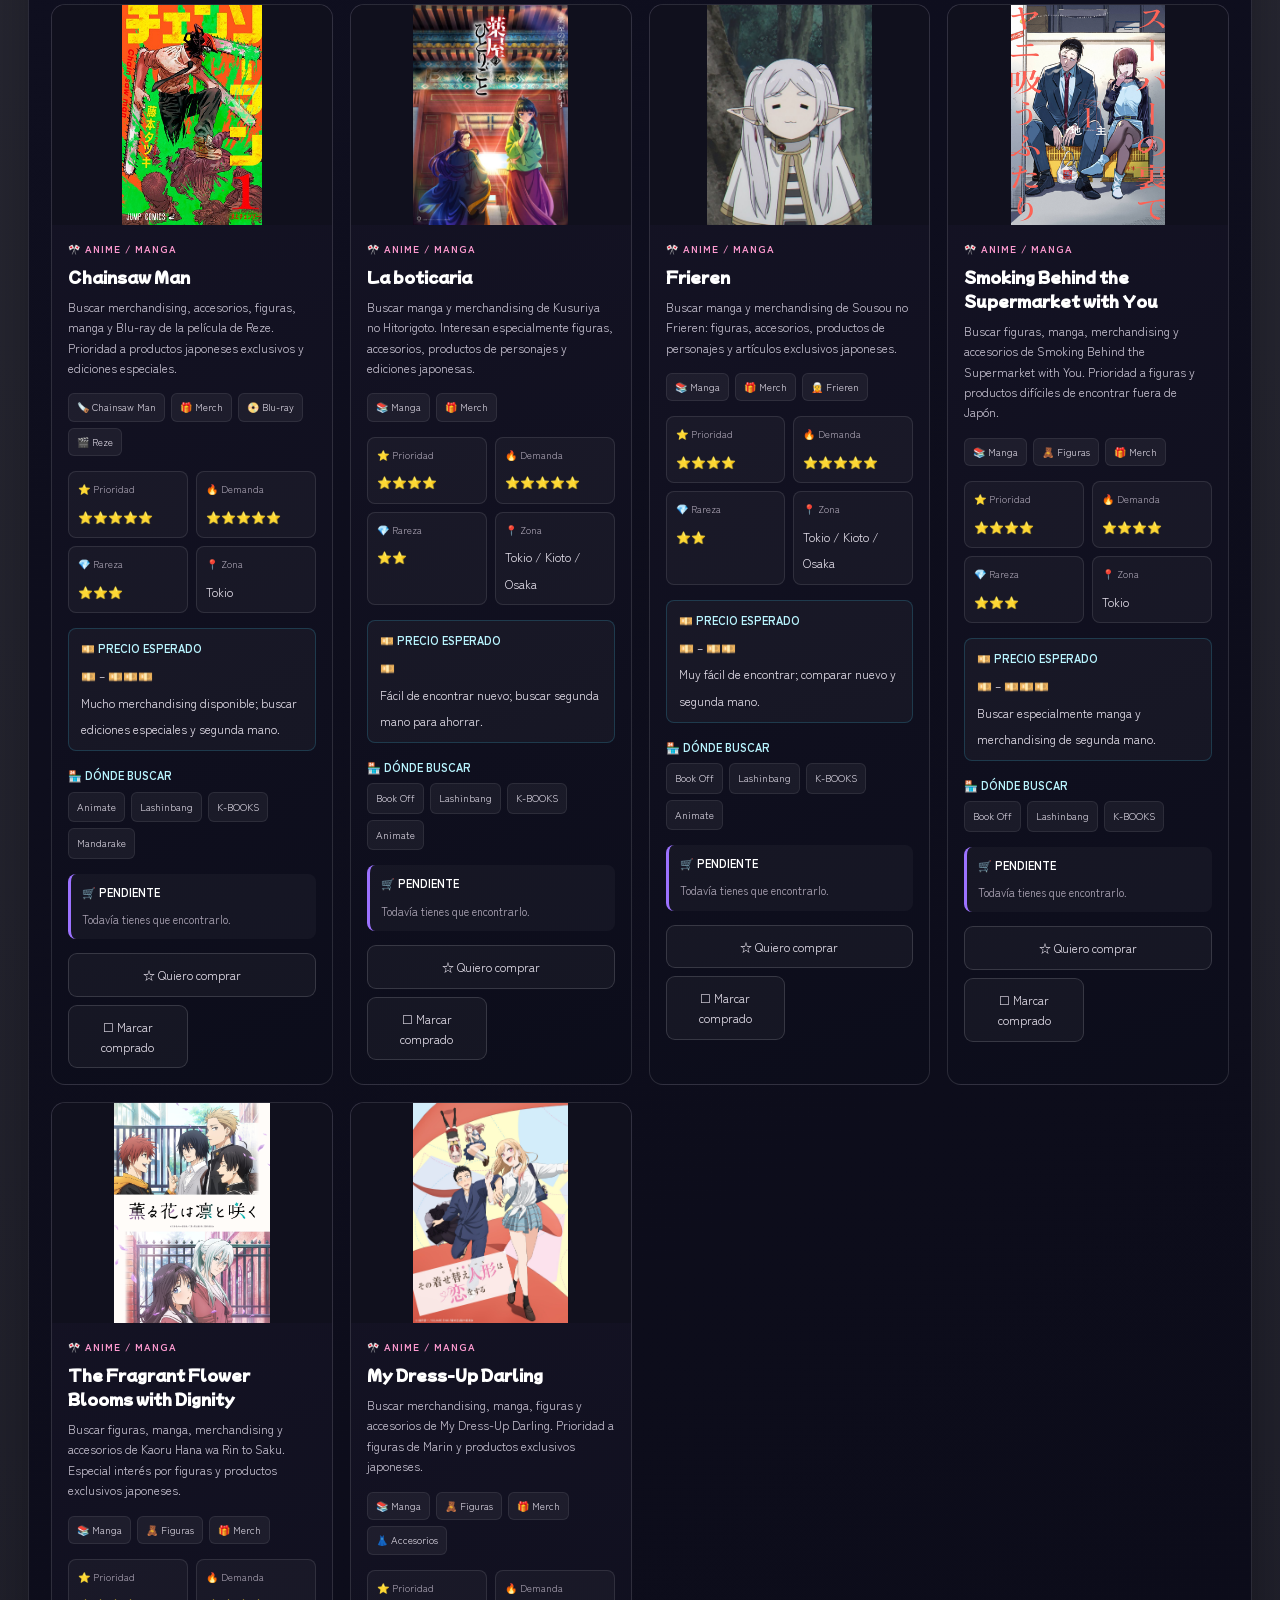
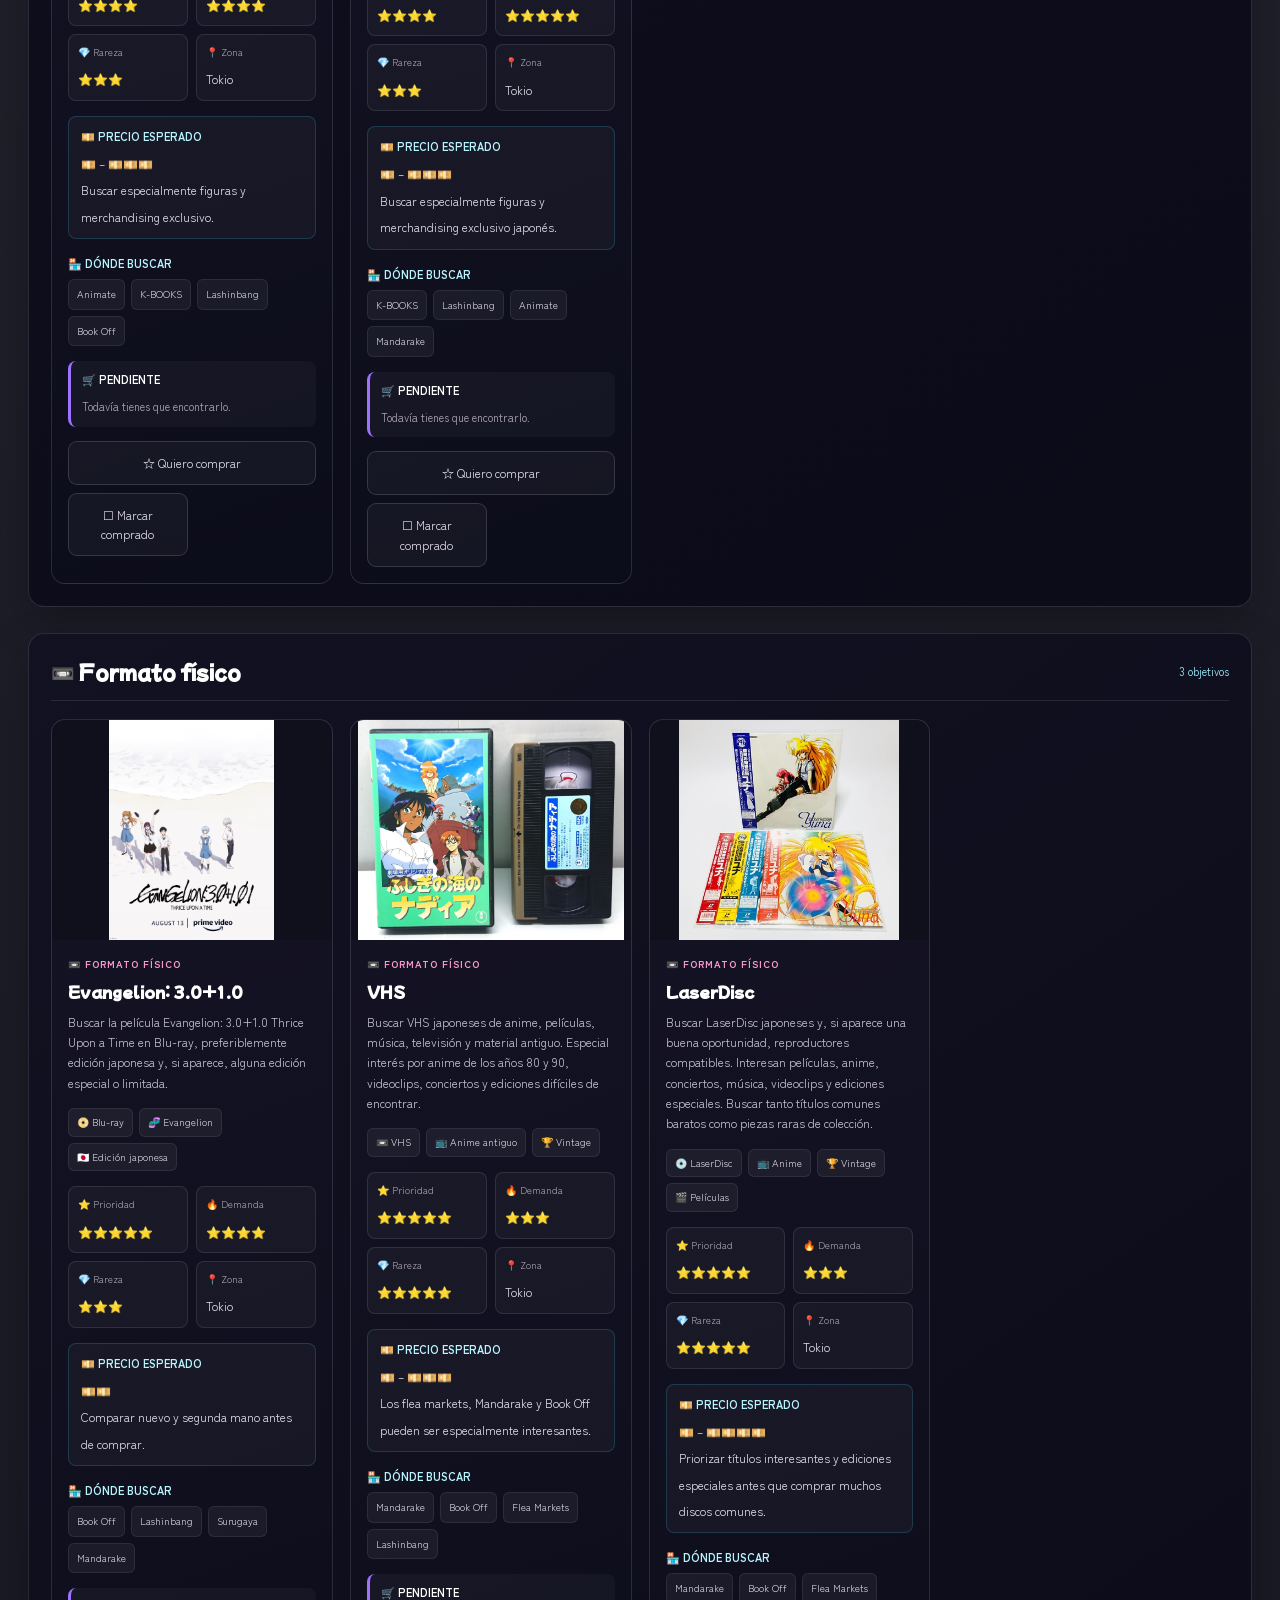
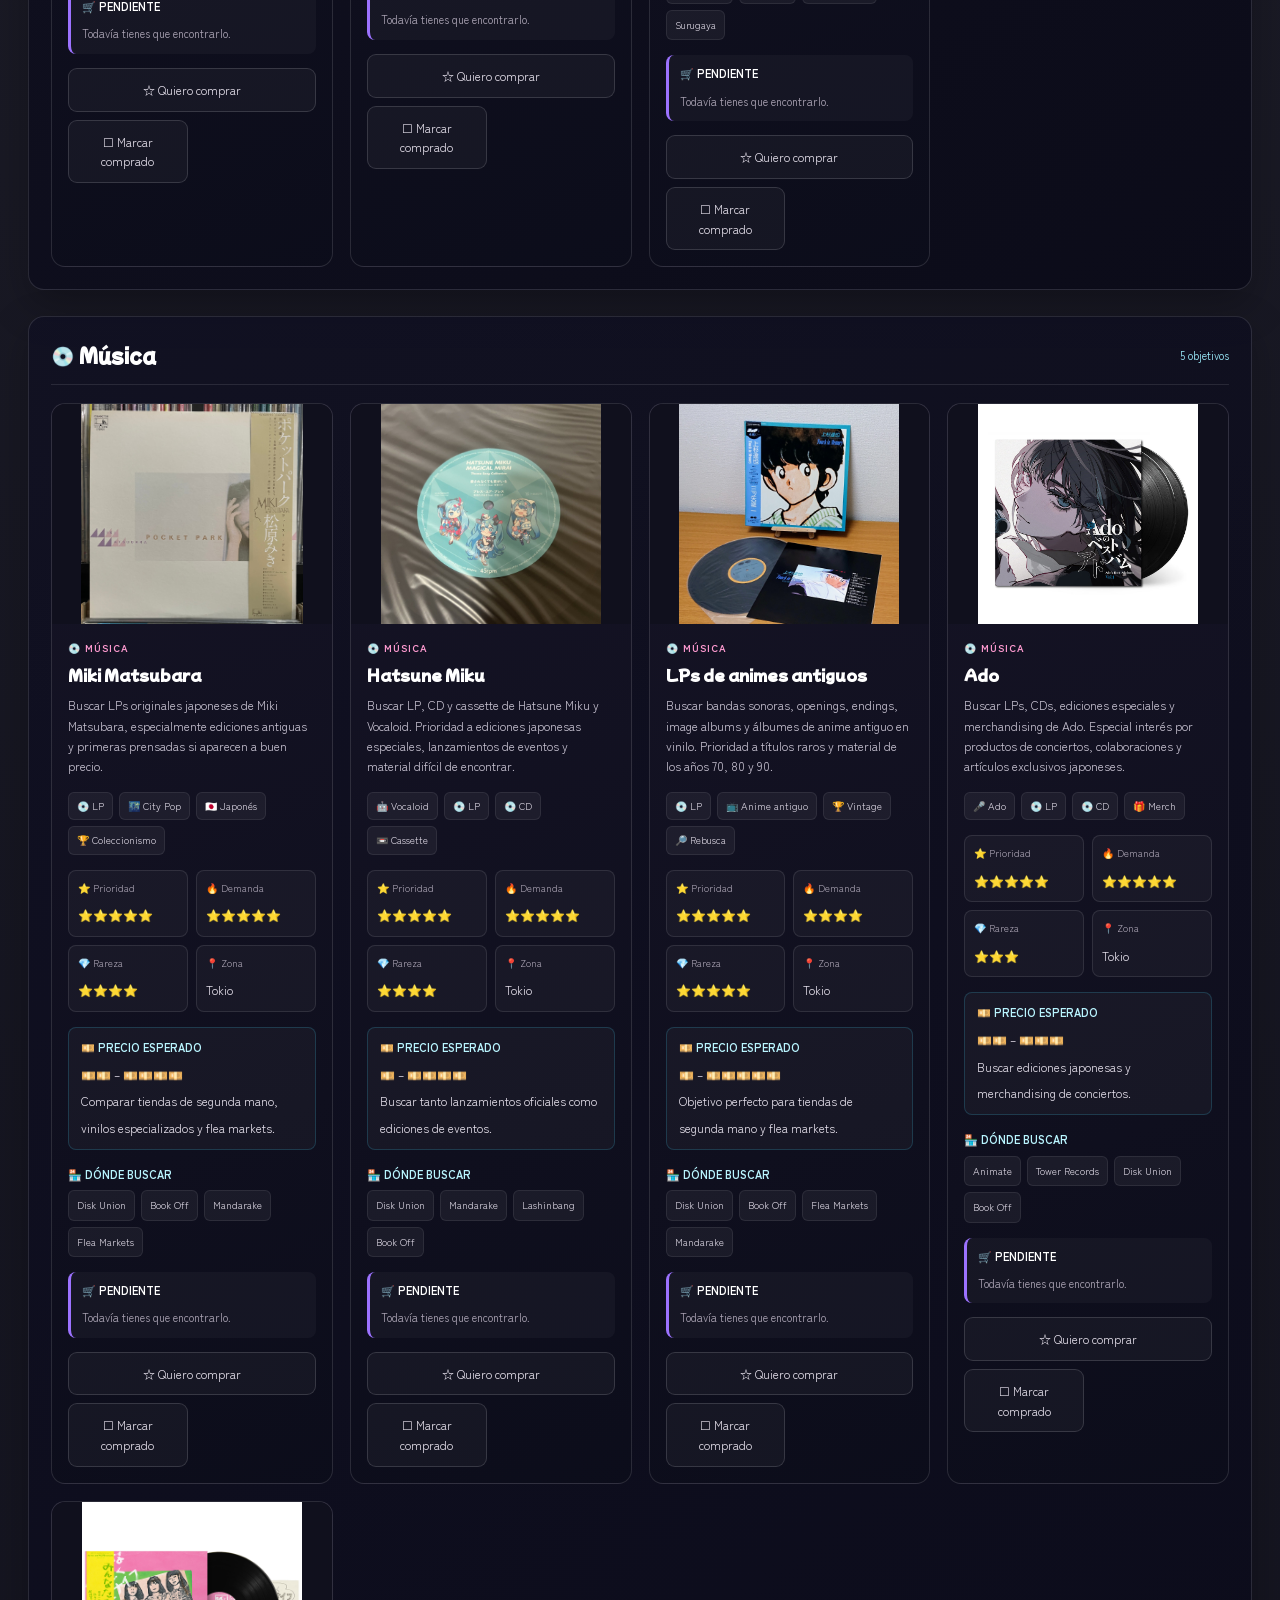
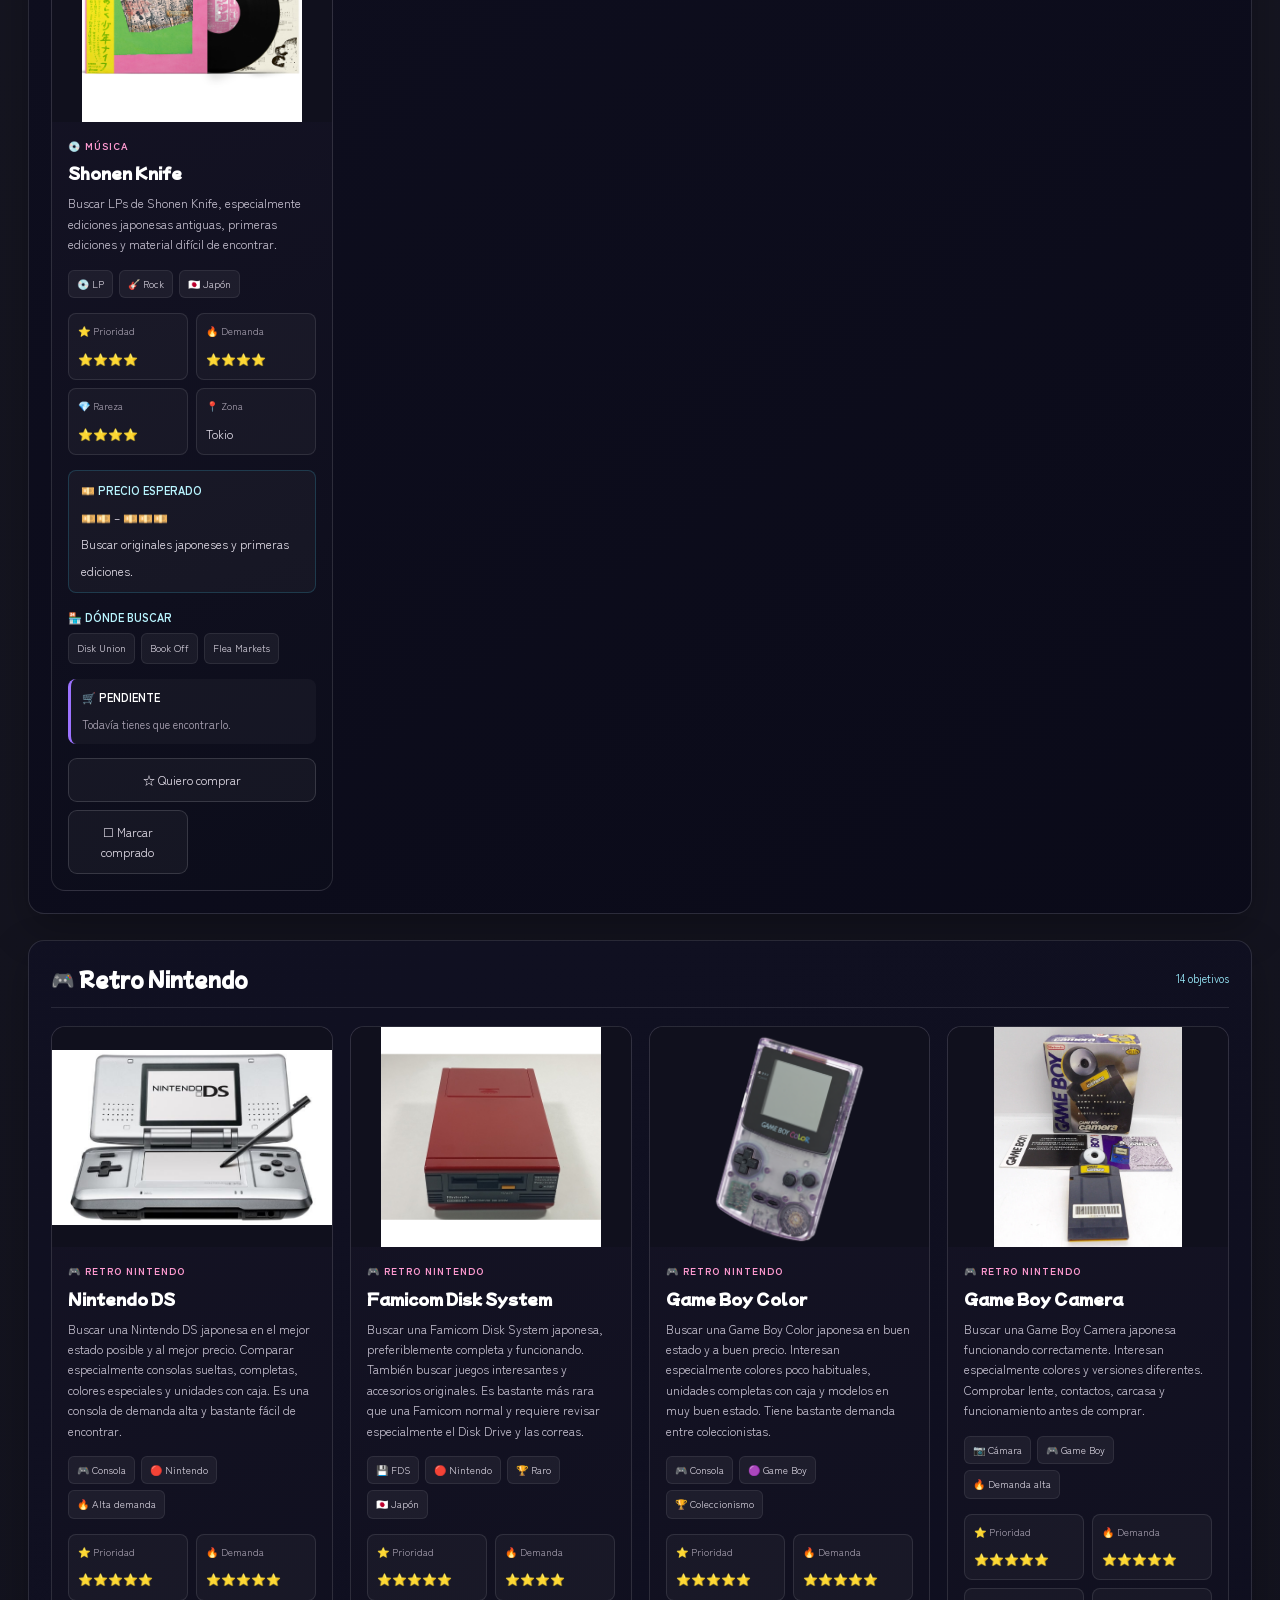
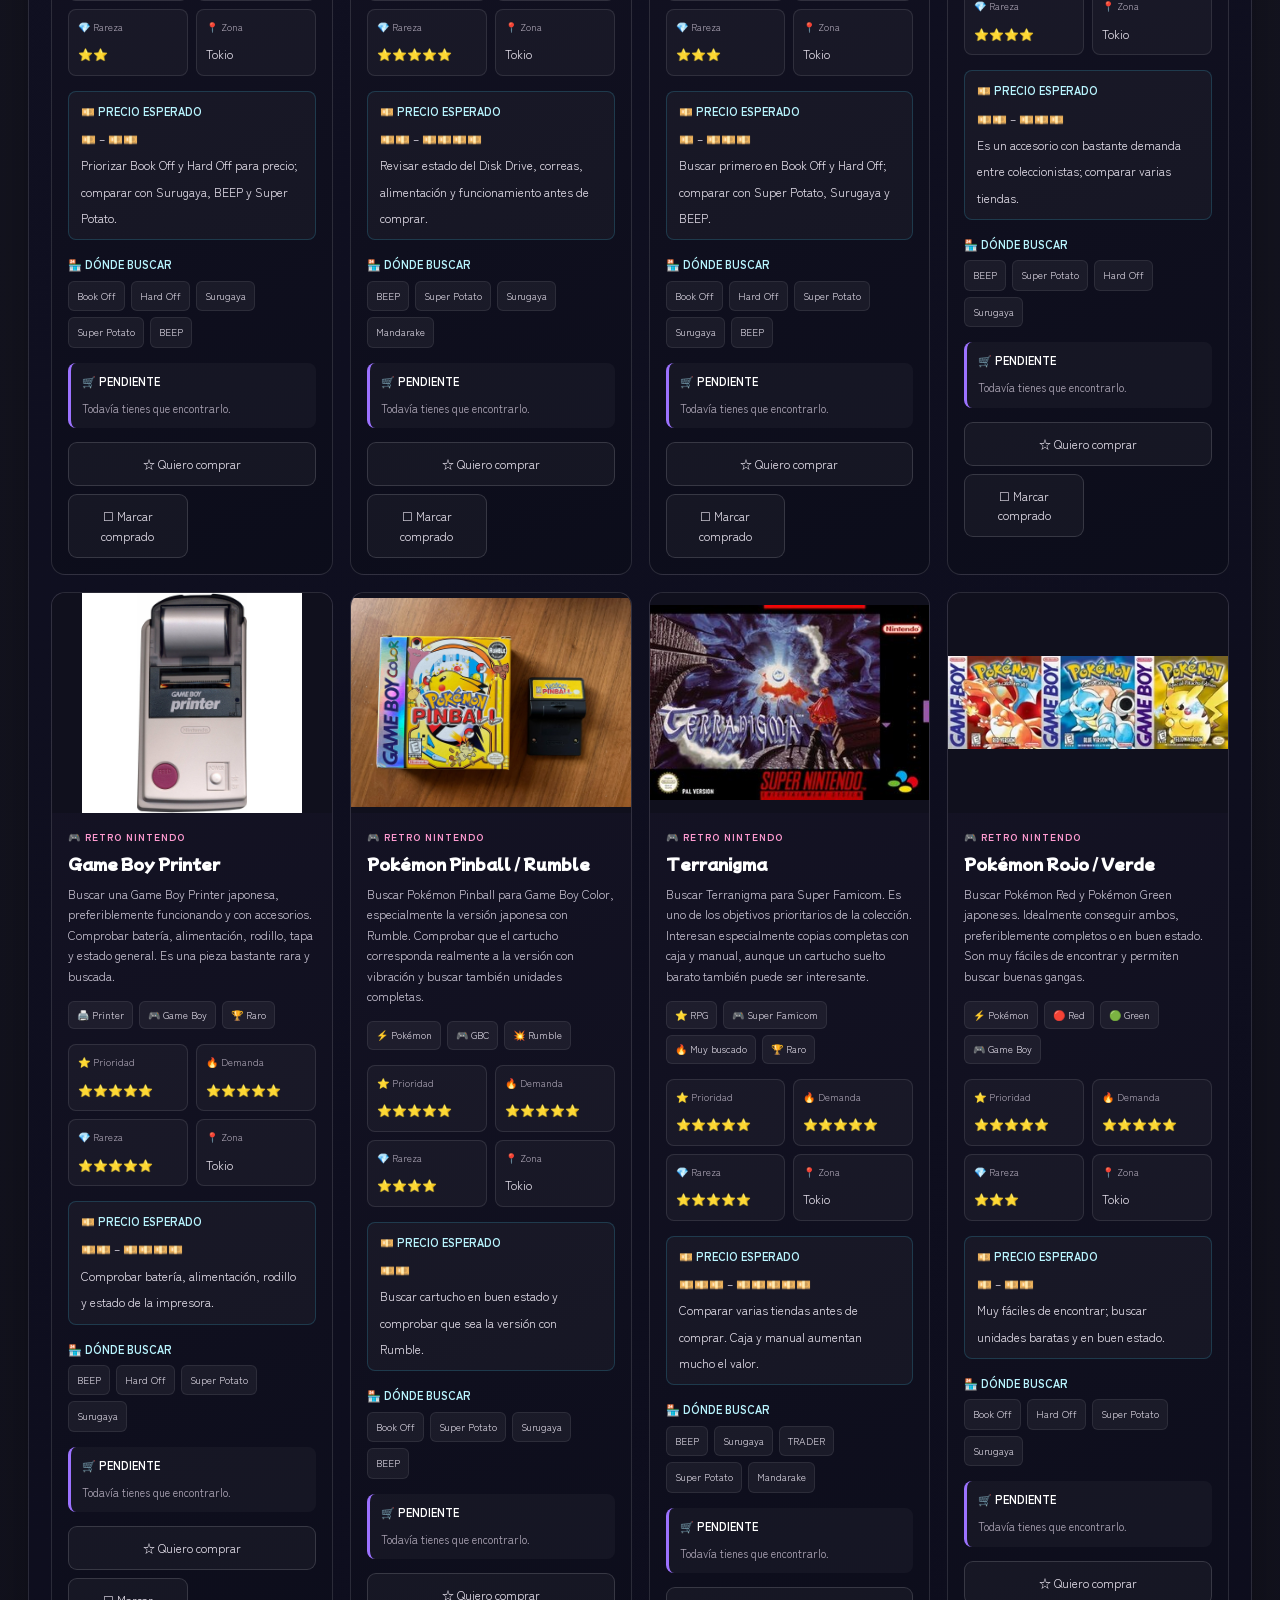
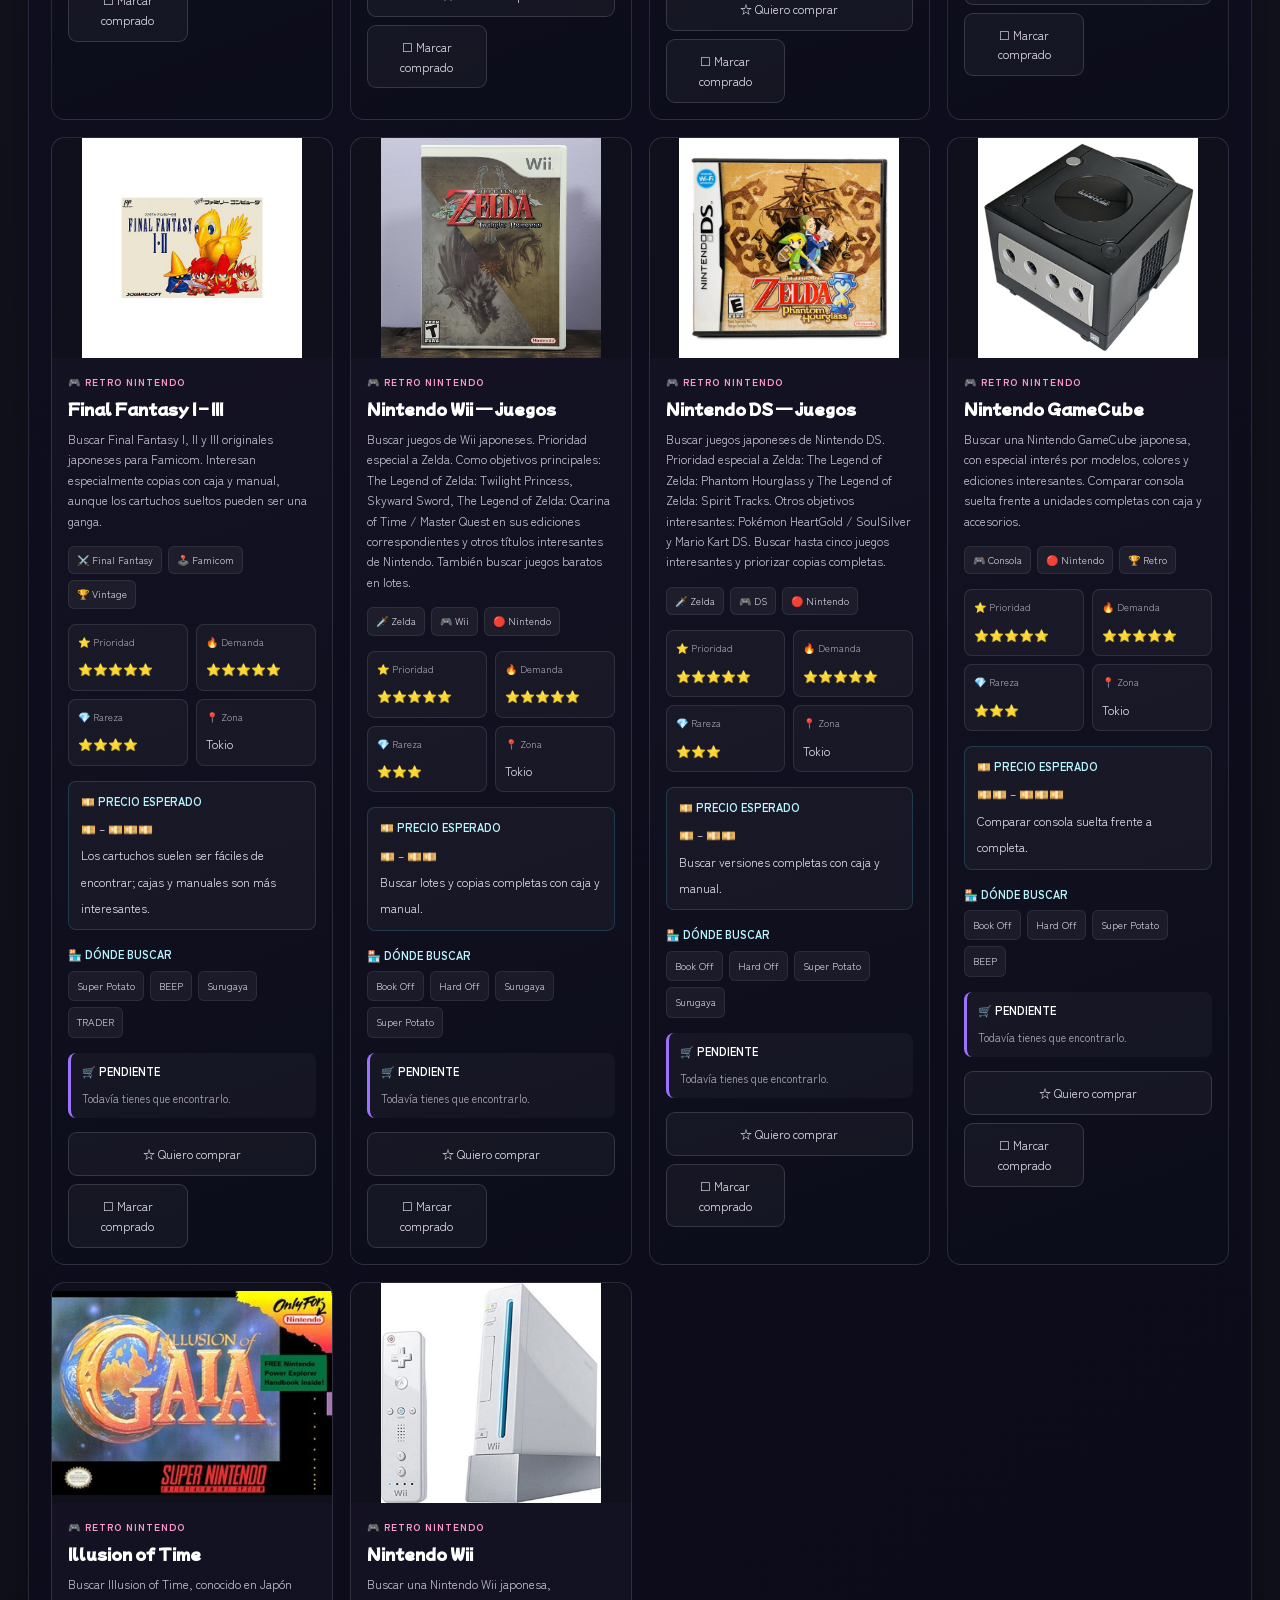
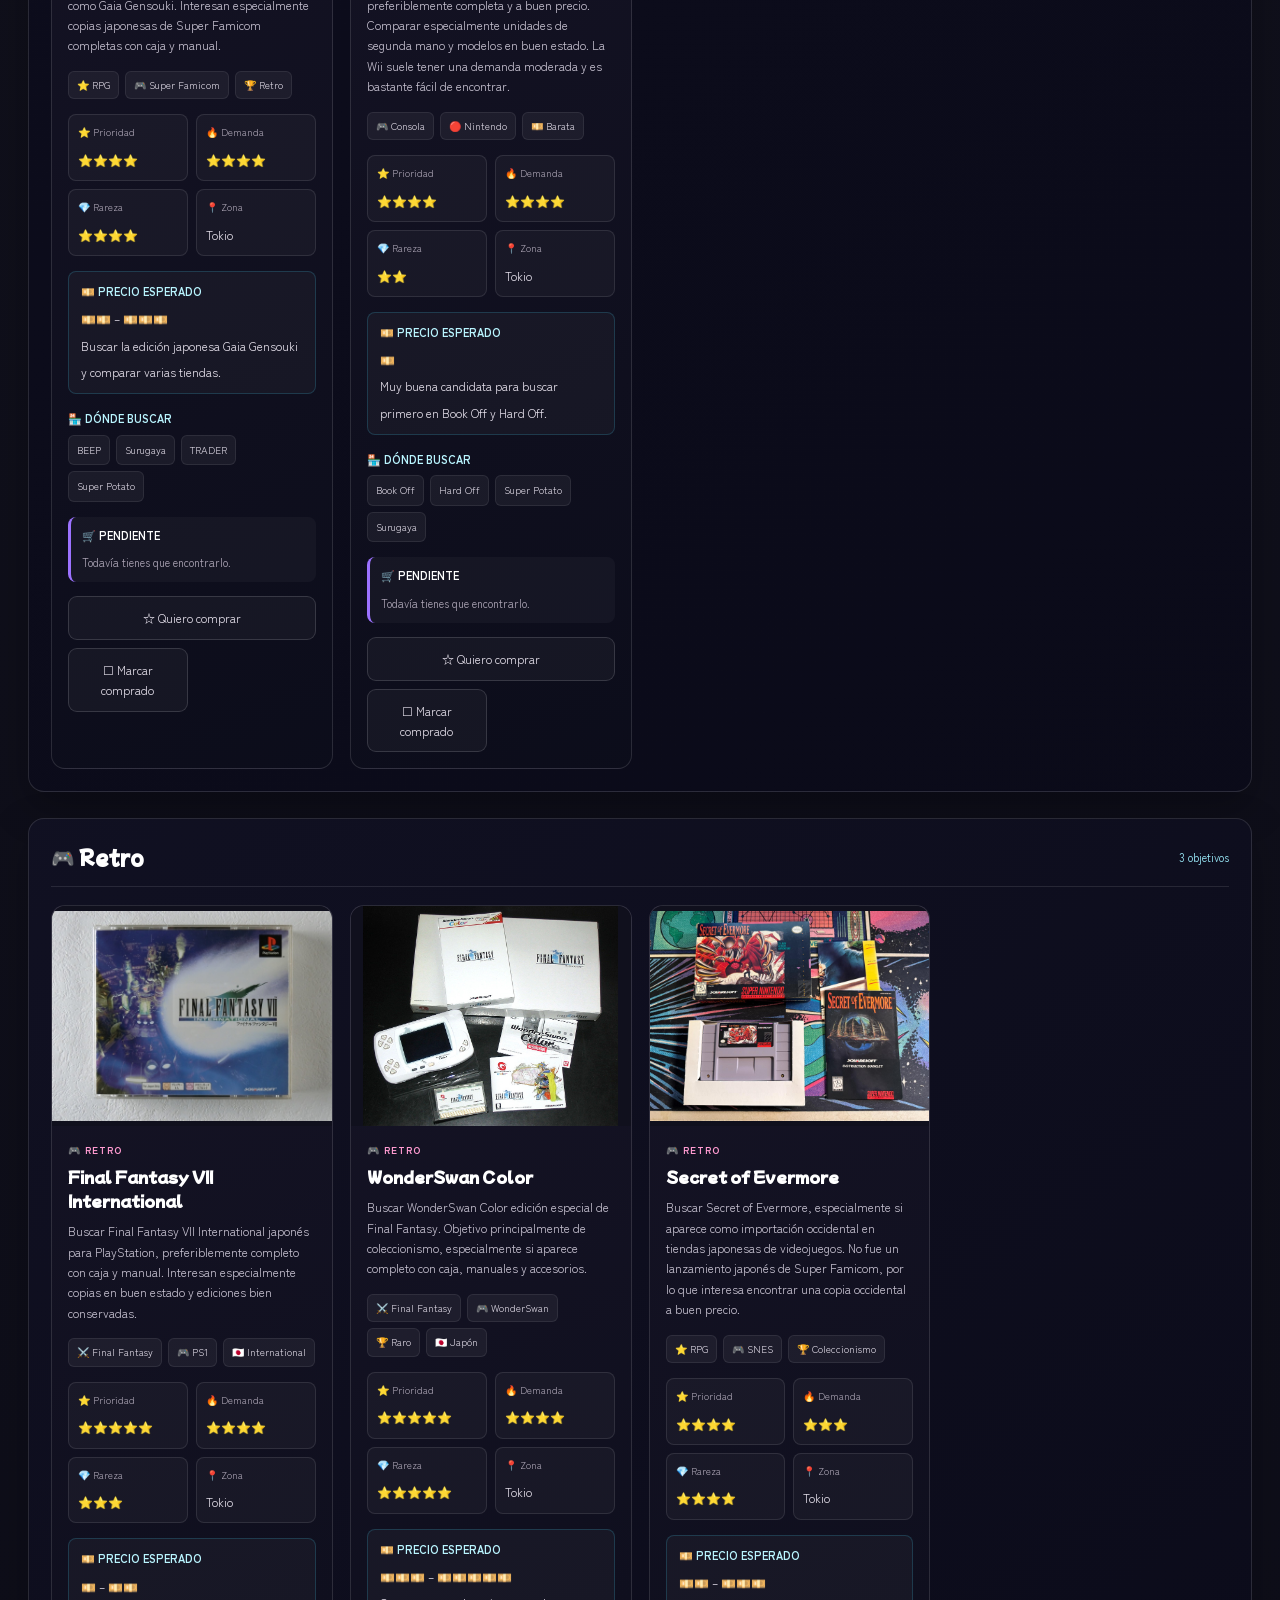
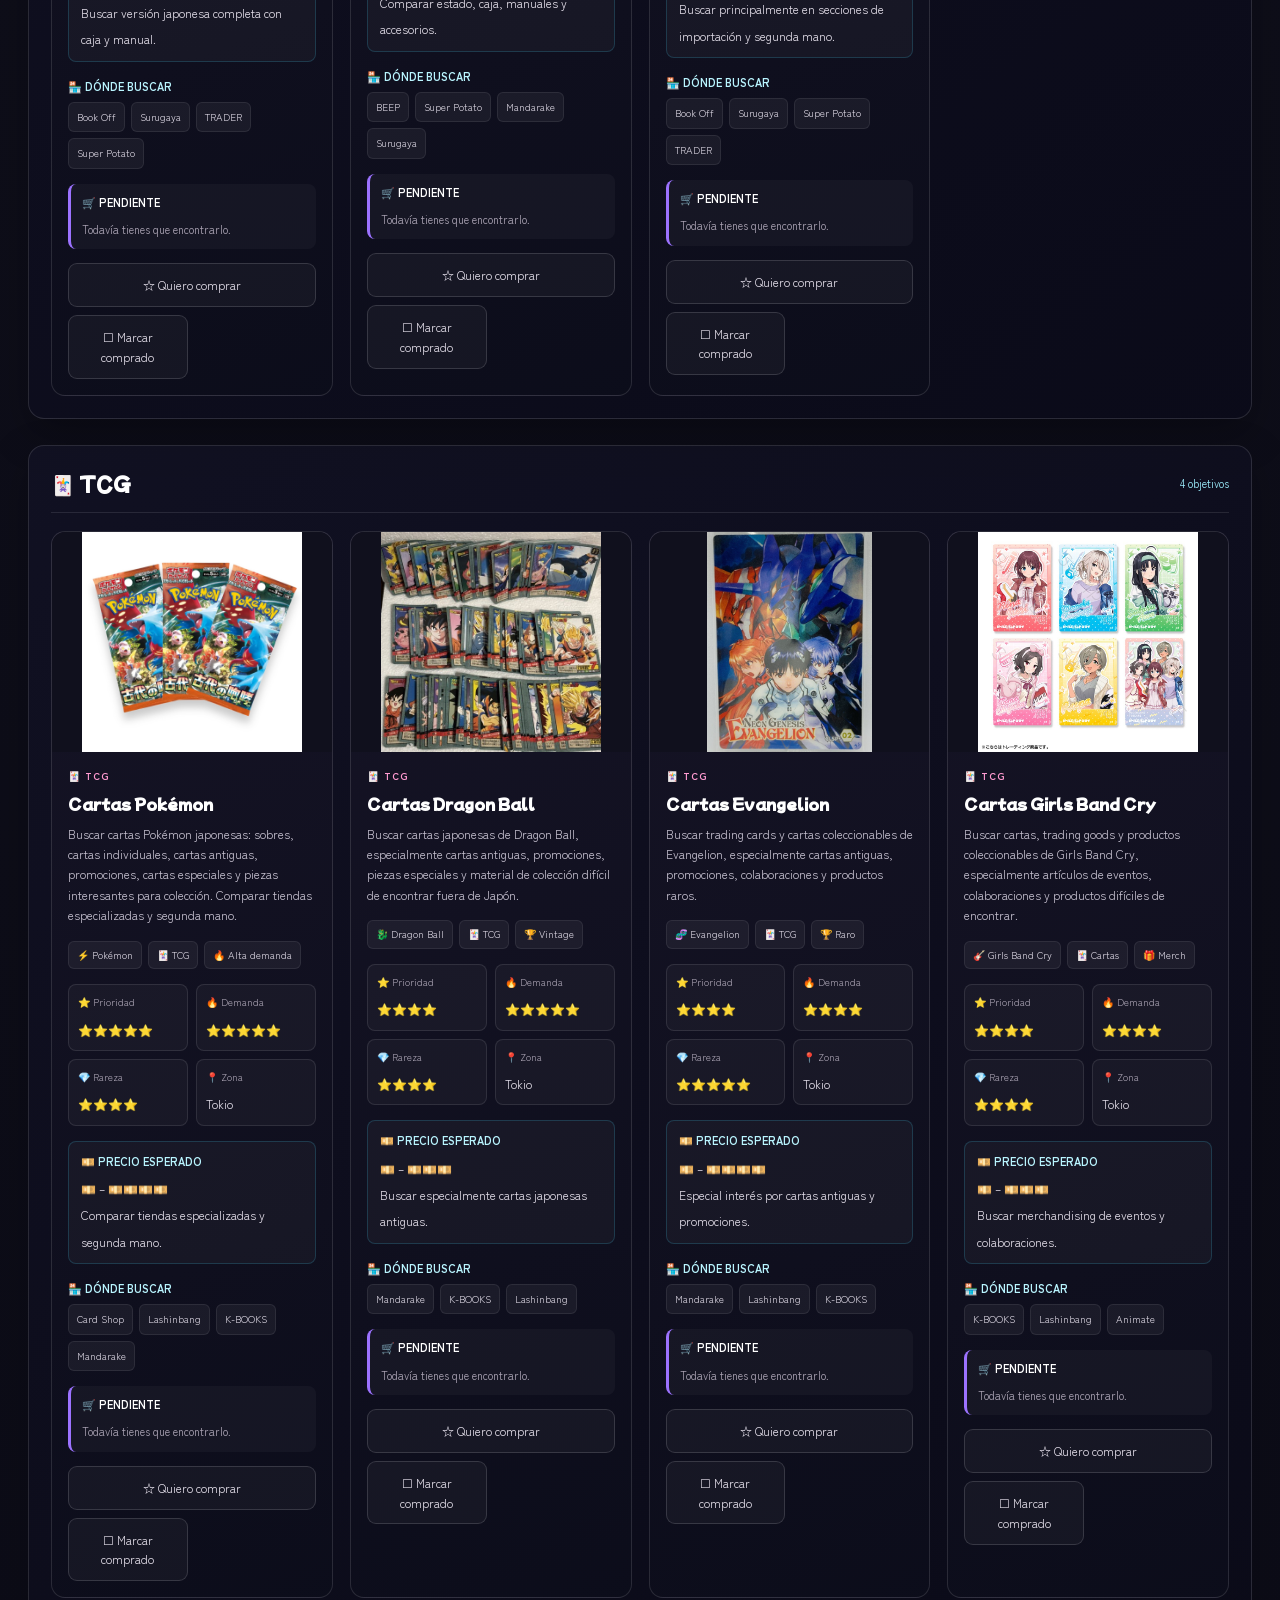
==== commit c37cbfe1: "Mejorar secciones de compras y navegación móvil" ====
--- a/compras/index.html
+++ b/compras/index.html
@@ -3,49 +3,49 @@
 <head>
     <meta charset="UTF-8">
     <meta name="viewport" content="width=device-width, initial-scale=1.0">
+    <meta name="theme-color" content="#090914">
 
     <title>🛍️ Cosas que comprar - Japan Sicko Trip</title>
 
+    <link rel="preconnect" href="https://fonts.googleapis.com">
+    <link rel="preconnect" href="https://fonts.gstatic.com" crossorigin>
+    <link href="https://fonts.googleapis.com/css2?family=Mochiy+Pop+One&family=Zen+Kaku+Gothic+Antique:wght@400;500;700&display=swap" rel="stylesheet">
+    <link rel="stylesheet" href="../seccion-theme.css">
     <link rel="stylesheet" href="style.css">
 </head>
 
 <body>
 
-    <header class="cabecera">
-
-        <a href="../index.html" class="volver">
-            ← Volver
-        </a>
-
-        <div class="titulo">
-
-            <h1>
-                🛍️ Cosas que comprar
-            </h1>
-
-            <p>
-                Mi lista de compras y objetos que quiero conseguir en Japón
-            </p>
-
+    <header class="cabecera-mapa">
+        <div class="cabecera-contenido">
+            <div class="marca" aria-label="Japan Sicko Trip">
+                <span class="marca-icono" aria-hidden="true">🗾</span>
+                <span class="marca-texto">JAPAN <span>SICKO TRIP</span></span>
+            </div>
+            <div class="cabecera-titulo">
+                <p class="titulo-japones">日本を旅しよう</p>
+                <h1>LISTA DE <span>COMPRAS</span></h1>
+                <p class="subtitulo-cabecera">買い物 — Kaimono</p>
+            </div>
+            <span></span>
         </div>
-
     </header>
 
 
     <main>
 
-        <section class="intro">
-
-            <h2>
-                🎯 Mi lista de caza
-            </h2>
-
-            <p>
-                Objetos, juegos, anime, música, consolas, coleccionismo y
-                auténticos tesoros que quiero buscar durante mi viaje.
-            </p>
-
-            <div class="resumen">
+        <section class="introduccion intro">
+
+            <div class="introduccion-texto">
+                <span class="etiqueta-seccion">COLECCIONISMO · CULTURA POP · HALLAZGOS</span>
+                <h2>Tu lista de <span>hallazgos.</span></h2>
+
+                <p>
+                    Objetos, juegos, anime, música, consolas y auténticos tesoros
+                    que quieres encontrar durante tu viaje por Japón.
+                </p>
+
+                <div class="resumen">
 
                 <div class="resumen-item">
                     <strong id="total-productos">0</strong>
@@ -62,6 +62,12 @@
                     <span>Comprados</span>
                 </div>
 
+                </div>
+            </div>
+            <div class="introduccion-decoracion" aria-hidden="true">
+                <span class="decoracion-kanji">買物</span>
+                <span class="decoracion-punto punto-rosa"></span>
+                <span class="decoracion-punto punto-azul"></span>
             </div>
 
         </section>
@@ -230,7 +236,13 @@
     </main>
 
 
+    <footer class="pie-pagina">
+        <span class="pie-marca">JAPAN SICKO TRIP <span>日本を旅しよう</span></span>
+        <span>Tu viaje. Tus lugares. Tu Japón.</span>
+    </footer>
+
+    <script src="../menu.js"></script>
     <script src="app.js"></script>
 
 </body>
-</html>+</html>
--- a/seccion-theme.css
+++ b/seccion-theme.css
@@ -0,0 +1,37 @@
+:root { --fondo:#090914; --rosa:#ff3c9e; --azul:#42dfff; --morado:#9c72ff; --borde:rgba(255,255,255,.12); --radio:16px; --sombra:0 15px 45px rgba(0,0,0,.32); }
+* { box-sizing:border-box; }
+html { min-height:100%; scroll-behavior:smooth; }
+body { min-height:100vh; margin:0; color:#fff; font-family:"Zen Kaku Gothic Antique",Arial,sans-serif; line-height:1.65; background:linear-gradient(rgba(7,7,19,.83),rgba(7,7,19,.94) 40%,#090914),url("images/fondo-japon.jpg") center top/cover fixed no-repeat; }
+button,input,select { font:inherit; color:inherit; color-scheme:dark; }
+a { color:inherit; }
+.cabecera-mapa { position:relative; isolation:isolate; padding:22px 30px 36px; overflow:hidden; border-bottom:1px solid rgba(255,60,158,.36); background:linear-gradient(120deg,rgba(8,8,23,.97),rgba(20,9,32,.93),rgba(7,16,32,.96)); box-shadow:0 10px 40px rgba(0,0,0,.25); }
+.cabecera-mapa::before,.cabecera-mapa::after { position:absolute; z-index:-1; content:""; pointer-events:none; filter:blur(100px); }
+.cabecera-mapa::before { top:-140px; left:50%; width:500px; height:300px; background:rgba(255,8,127,.09); transform:translateX(-50%); }
+.cabecera-mapa::after { right:-100px; bottom:-180px; width:400px; height:300px; background:rgba(66,223,255,.07); }
+.cabecera-contenido { position:relative; display:grid; grid-template-columns:1fr 2fr 1fr; align-items:center; gap:20px; width:100%; max-width:1400px; margin:auto; }
+.marca { display:inline-flex; align-items:center; gap:11px; width:fit-content; }
+.marca-icono { font-size:29px; filter:drop-shadow(0 0 9px rgba(255,60,158,.45)); }
+.marca-texto { display:flex; flex-direction:column; font-family:"Mochiy Pop One",sans-serif; font-size:13px; line-height:1.8; letter-spacing:.5px; }
+.cabecera-titulo { text-align:center; }
+.titulo-japones { margin:0 0 8px; font-size:13px; letter-spacing:5px; text-shadow:0 0 12px rgba(66,223,255,.45); }
+.cabecera-titulo h1 { margin:0; font-family:"Mochiy Pop One",sans-serif; font-size:clamp(21px,3vw,36px); line-height:1.5; letter-spacing:1px; text-shadow:0 0 10px rgba(255,255,255,.18),0 0 24px rgba(255,60,158,.35); }
+.subtitulo-cabecera { margin:6px 0 0; color:#ded9e5; font-size:12px; letter-spacing:4px; }
+main { width:100%; max-width:1400px; margin:0 auto; padding:35px 28px 45px; }
+.introduccion { position:relative; isolation:isolate; display:flex; align-items:center; justify-content:space-between; gap:30px; min-height:200px; margin-bottom:28px; padding:30px 38px; overflow:hidden; border:1px solid var(--borde); border-radius:var(--radio); background:linear-gradient(110deg,rgba(21,13,37,.92),rgba(12,17,34,.88)); box-shadow:var(--sombra); }
+.introduccion::before { position:absolute; z-index:-1; top:-100px; left:30%; width:300px; height:260px; content:""; background:rgba(255,60,158,.09); filter:blur(85px); }
+.introduccion-texto { max-width:900px; }
+.etiqueta-seccion { display:inline-block; margin-bottom:12px; color:#f2d9eb; font-size:11px; font-weight:700; letter-spacing:3px; }
+.introduccion h2 { margin:0 0 12px; font-family:"Mochiy Pop One",sans-serif; font-size:clamp(22px,3vw,34px); line-height:1.55; }
+.introduccion h2 span { color:#ffb3dc; text-shadow:0 0 16px rgba(255,60,158,.35); }
+.introduccion-texto>p { max-width:740px; margin:0; color:#ded9e5; font-size:14px; line-height:1.9; }
+.introduccion-decoracion { position:relative; display:flex; flex:0 0 150px; align-items:center; justify-content:center; width:150px; height:140px; }
+.decoracion-kanji { color:rgba(255,60,158,.19); font-family:"Mochiy Pop One",sans-serif; font-size:64px; text-shadow:0 0 40px rgba(255,60,158,.12); transform:rotate(-8deg); }
+.decoracion-punto { position:absolute; display:block; width:10px; height:10px; border-radius:50%; }
+.punto-rosa { top:14px; right:20px; background:var(--rosa); box-shadow:0 0 8px var(--rosa),0 0 20px rgba(255,60,158,.6); }
+.punto-azul { bottom:16px; left:14px; background:var(--azul); box-shadow:0 0 8px var(--azul),0 0 20px rgba(66,223,255,.5); }
+.pie-pagina { display:flex; align-items:center; justify-content:space-between; gap:18px; max-width:1400px; margin:auto; padding:20px 28px 34px; border-top:1px solid rgba(255,60,158,.18); color:#aaa3b3; font-size:11px; }
+.pie-marca { color:#fff; font-family:"Mochiy Pop One",sans-serif; font-size:10px; letter-spacing:.4px; }
+.pie-marca span { margin-left:7px; color:#ff9bd1; font-family:"Zen Kaku Gothic Antique",sans-serif; }
+@media(max-width:800px) { .cabecera-contenido { grid-template-columns:1fr; gap:13px; } .marca { justify-self:center; } .cabecera-titulo { grid-row:2; } .cabecera-mapa { padding:18px 20px 23px; } main { padding:24px 18px 32px; } .introduccion { min-height:180px; padding:25px; } .introduccion-decoracion { flex-basis:110px; width:110px; } .decoracion-kanji { font-size:52px; } .pie-pagina { flex-wrap:wrap; padding-right:18px; padding-left:18px; } }
+@media(max-width:560px) { .titulo-japones { letter-spacing:3px; } .cabecera-titulo h1 { font-size:20px; } .subtitulo-cabecera { letter-spacing:2px; } .introduccion { min-height:0; padding:22px 20px; } .introduccion-decoracion { flex:0 0 65px; width:65px; height:110px; } .decoracion-kanji { font-size:38px; } .pie-pagina { align-items:flex-start; flex-direction:column; gap:6px; } }
+@media(max-width:600px) { body { background-attachment:scroll; } button,a { -webkit-tap-highlight-color:transparent; } }
--- a/compras/style.css
+++ b/compras/style.css
@@ -560,4 +560,53 @@
         grid-column: auto;
     }
 
-}+}
+
+/* Tema Japan Sicko Trip, en línea con el mapa interactivo. */
+body { color:#fff; font-family:"Zen Kaku Gothic Antique",Arial,sans-serif; background:linear-gradient(rgba(7,7,19,.83),rgba(7,7,19,.94) 40%,#090914),url("../images/fondo-japon.jpg") center top/cover fixed no-repeat; }
+main { width:100%; max-width:1400px; padding:28px 28px 42px; }
+.introduccion.intro { min-height:210px; margin:0 0 26px; padding:30px 38px; border:1px solid rgba(255,255,255,.12); border-radius:16px; background:linear-gradient(110deg,rgba(21,13,37,.94),rgba(12,17,34,.9)); box-shadow:0 15px 45px rgba(0,0,0,.32); }
+.introduccion.intro h2 { margin:0 0 10px; color:#fff; font-family:"Mochiy Pop One",sans-serif; font-size:clamp(22px,3vw,33px); line-height:1.55; }
+.introduccion.intro p { max-width:740px; margin:0; color:#ded9e5; font-size:14px; line-height:1.9; }
+.resumen { display:grid; grid-template-columns:repeat(3,minmax(100px,1fr)); gap:10px; max-width:660px; margin:20px 0 0; }
+.resumen-item { padding:11px 14px; border:1px solid rgba(66,223,255,.2); border-radius:10px; background:rgba(66,223,255,.045); }
+.resumen-item strong { color:#b9f5ff; font-family:"Mochiy Pop One",sans-serif; font-size:20px; }
+.resumen-item span { color:#c7c2d1; font-size:10px; }
+.filtros { gap:9px; margin:0 0 16px; padding:20px; border:1px solid rgba(255,255,255,.12); border-radius:14px; background:rgba(17,17,34,.88); }
+.filtro { min-height:38px; padding:8px 12px; border:1px solid rgba(255,255,255,.14); border-radius:9px; background:rgba(255,255,255,.035); color:#ded9e5; font-family:inherit; font-size:11px; }
+.filtro:hover { border-color:rgba(255,60,158,.55); background:rgba(255,60,158,.08); }
+.filtro.activo { border-color:#ff3c9e; background:rgba(255,60,158,.14); color:#ffc1e1; }
+.controles { grid-template-columns:minmax(0,1fr) 220px; gap:14px; margin-bottom:16px; padding:20px; border:1px solid rgba(255,255,255,.12); border-radius:14px; background:rgba(17,17,34,.88); }
+.busqueda label,.orden label { color:#c7c2d1; font-size:10px; font-weight:700; letter-spacing:1.5px; }
+.busqueda input,.orden select { min-height:45px; border:1px solid rgba(255,60,158,.25); border-radius:9px; background:rgba(6,6,17,.8); color:#fff; font-family:inherit; }
+.busqueda input:focus,.orden select:focus { border-color:#ff3c9e; box-shadow:0 0 0 3px rgba(255,60,158,.08); }
+.contador { margin:0 0 18px; color:#b9f5ff; font-size:12px; }
+.seccion { margin:0 0 26px; padding:22px; border:1px solid rgba(255,255,255,.12); border-radius:16px; background:linear-gradient(145deg,rgba(17,17,34,.96),rgba(11,11,25,.96)); box-shadow:0 15px 40px rgba(0,0,0,.25); }
+.seccion-titulo { margin-bottom:18px; padding-bottom:13px; border-bottom:1px solid rgba(255,255,255,.1); }
+.seccion-titulo h2 { color:#fff; font-family:"Mochiy Pop One",sans-serif; font-size:19px; }
+.seccion-titulo span { color:#9defff; font-size:11px; }
+.productos-grid { grid-template-columns:repeat(auto-fill,minmax(min(100%,275px),1fr)); gap:17px; }
+.producto-card { border-color:rgba(255,255,255,.12); border-radius:14px; background:linear-gradient(160deg,rgba(22,20,38,.98),rgba(12,13,27,.98)); }
+.producto-card:hover { border-color:rgba(255,60,158,.4); box-shadow:0 13px 32px rgba(0,0,0,.3),0 0 20px rgba(255,60,158,.06); }
+.producto-imagen { height:220px; background:radial-gradient(ellipse at 70% 25%,rgba(156,114,255,.2),transparent 55%),#10101d; }
+.producto-imagen img { background:#10101d; }
+.producto-contenido { padding:16px; }
+.producto-categoria { color:#ff9bd1; font-size:10px; font-weight:700; letter-spacing:1px; }
+.producto-card h3 { color:#fff; font-family:"Mochiy Pop One",sans-serif; font-size:15px; line-height:1.6; }
+.producto-descripcion { color:#c7c2d1; font-size:12px; line-height:1.7; }
+.etiqueta,.tienda-chip { border:1px solid rgba(255,255,255,.08); background:rgba(255,255,255,.05); color:#ded9e5; }
+.valoracion,.info-precio,.estado { border-color:rgba(255,255,255,.1); background:rgba(255,255,255,.035); }
+.valoracion-label,.estado span { color:#aaa3b3; }
+.valoracion-valor,.info-precio span { color:#e5e0eb; }
+.info-precio { border-color:rgba(66,223,255,.18); }
+.info-precio strong,.tiendas-recomendadas strong { color:#b9f5ff; }
+.estado { border-left-color:#9c72ff; }
+.estado.comprado { border-left-color:#55d6a2; }
+.compra-btn { border-color:rgba(255,255,255,.14); border-radius:9px; background:rgba(255,255,255,.04); color:#e5e0eb; font-family:inherit; }
+.compra-btn:hover { border-color:rgba(66,223,255,.5); background:rgba(66,223,255,.07); }
+.compra-btn.favorito.activo { border-color:rgba(255,189,98,.5); background:rgba(255,189,98,.1); color:#ffe0ab; }
+.compra-btn.comprado-btn.activo { border-color:rgba(85,214,162,.5); background:rgba(85,214,162,.1); color:#b6f2d7; }
+.sin-resultados { border-color:rgba(255,255,255,.2); color:#c7c2d1; }
+.sin-resultados h3 { font-family:"Mochiy Pop One",sans-serif; font-size:17px; }
+@media(max-width:750px) { main { padding:24px 18px 32px; } .introduccion.intro { min-height:0; padding:22px 20px; } .resumen { grid-template-columns:repeat(3,minmax(0,1fr)); } .controles { grid-template-columns:1fr; } .seccion { padding:17px; } .productos-grid { grid-template-columns:1fr; } .botones { grid-template-columns:1fr 1fr; } .compra-btn.favorito { grid-column:1/-1; } }
+@media(max-width:420px) { main { padding-right:13px; padding-left:13px; } .cabecera-mapa { padding-right:14px; padding-left:14px; } .introduccion.intro { padding:19px 16px; } .resumen { gap:7px; } .resumen-item { padding:9px 7px; } .resumen-item strong { font-size:18px; } .resumen-item span { font-size:9px; } .filtros,.controles { padding:14px; } .filtro { min-height:44px; padding-right:10px; padding-left:10px; } .compra-btn { min-height:44px; } .seccion { padding:14px; } .producto-contenido { padding:14px; } }
